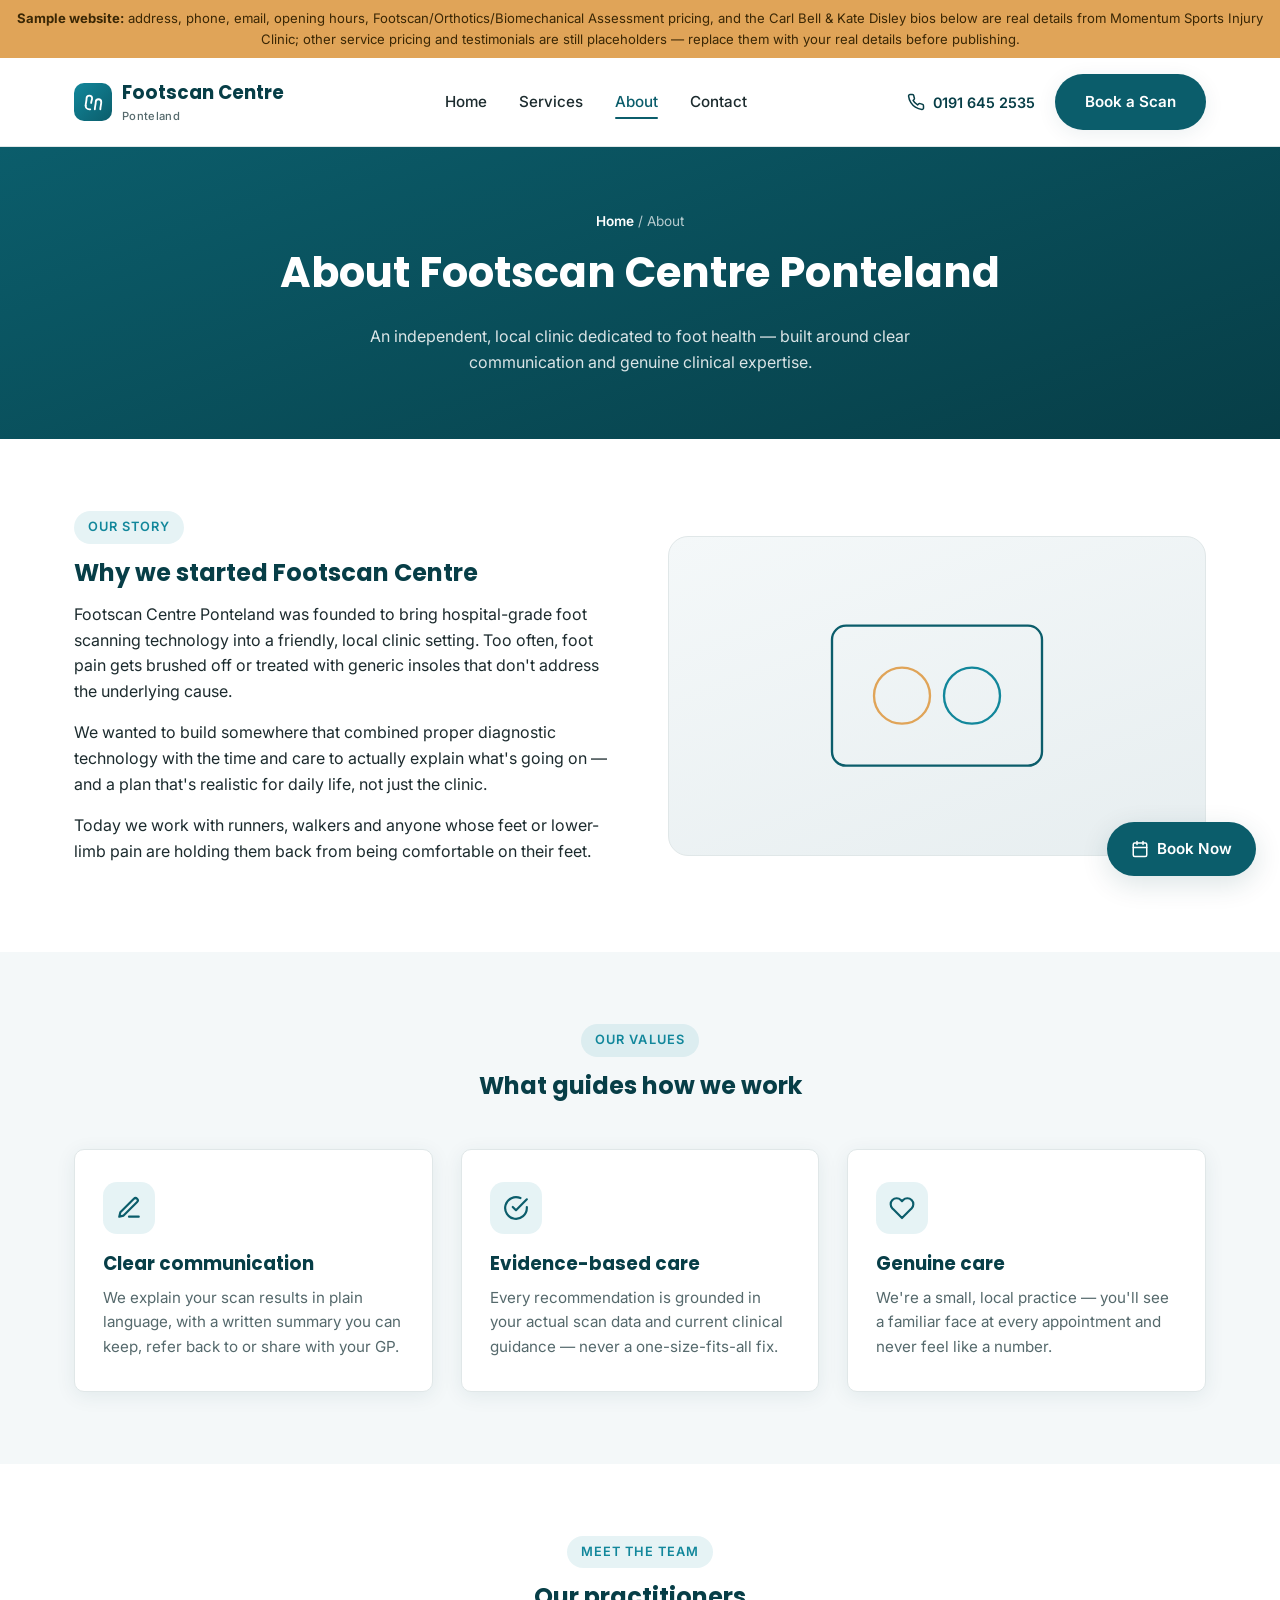
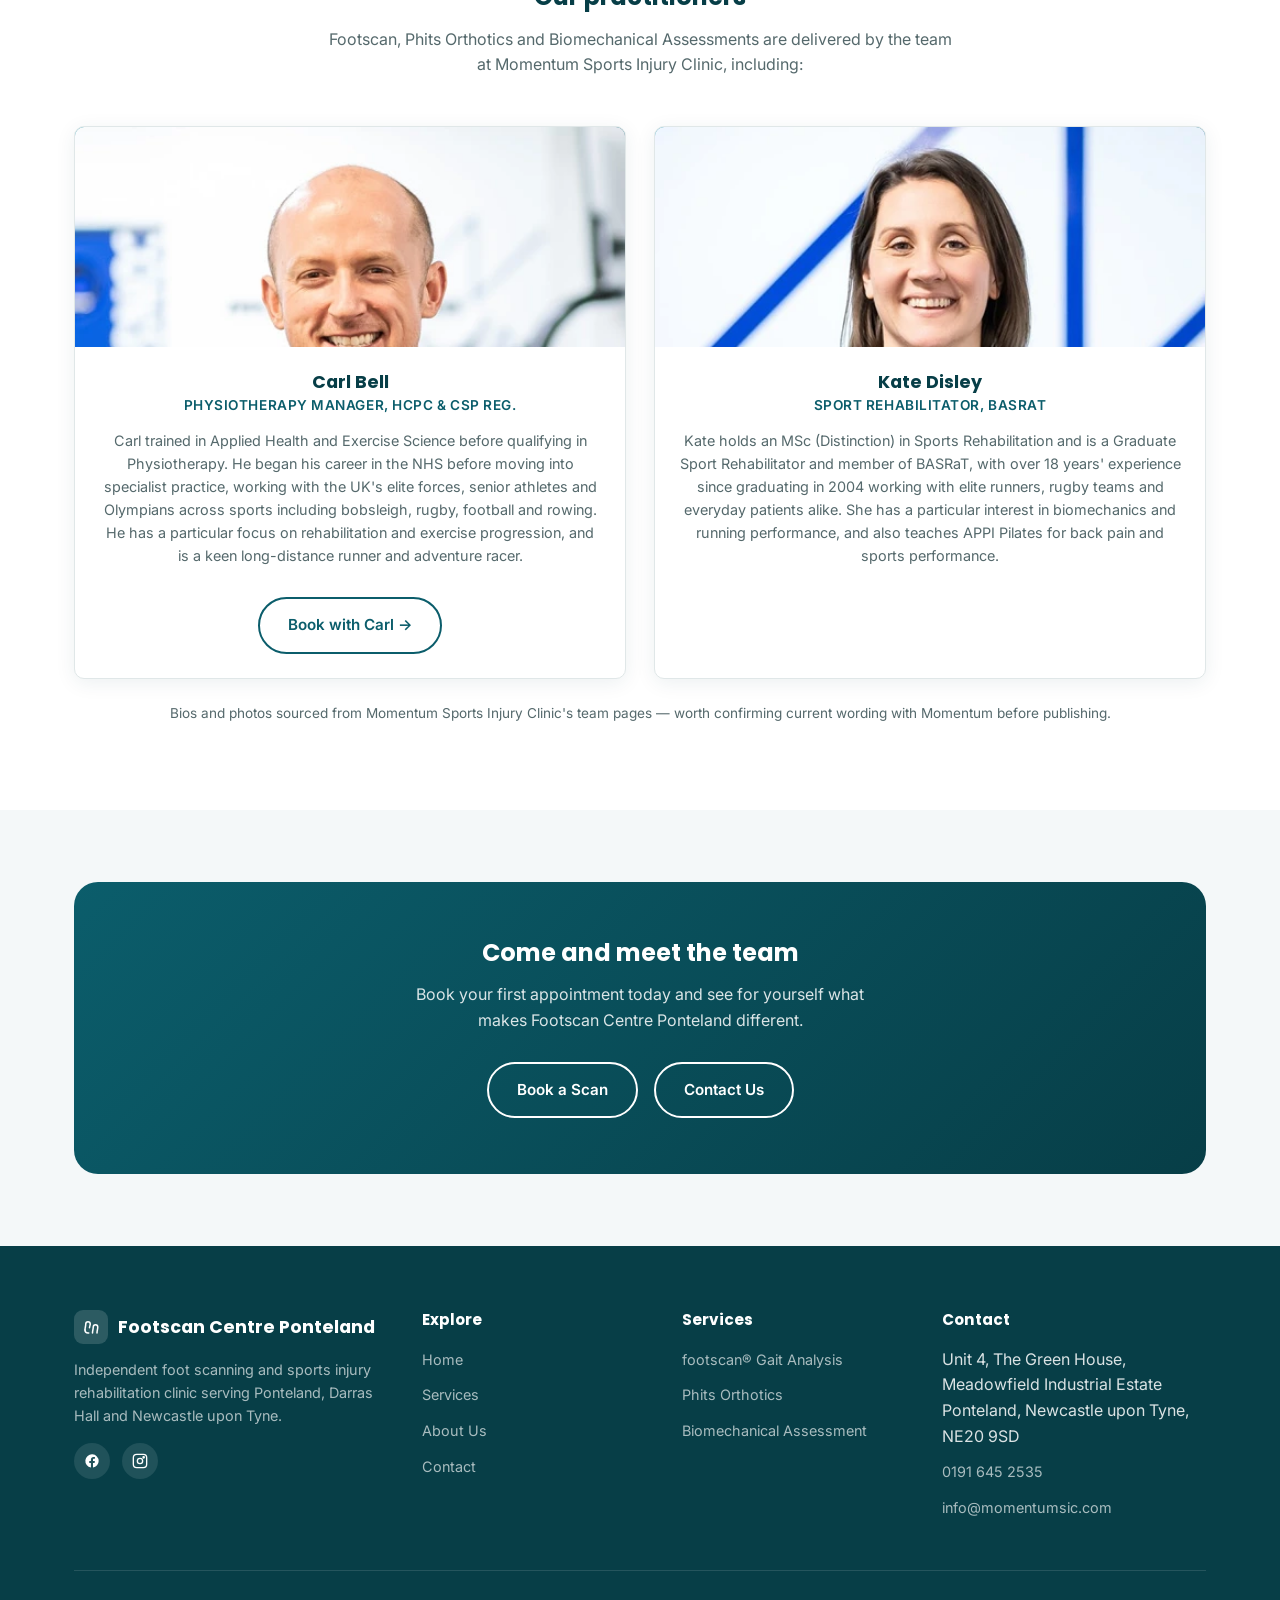
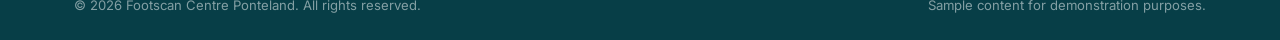
==== about.html @ f82365d0 "Add a booking link to Carl Bell's team card Adds a "Book with Carl" button under his bio on the Abou" ====
<!DOCTYPE html>
<html lang="en-GB">
<head>
<meta charset="UTF-8">
<meta name="viewport" content="width=device-width, initial-scale=1.0">
<title>About Us | Footscan Centre Ponteland</title>
<meta name="description" content="Meet the team behind Footscan Centre Ponteland's footscan® gait analysis and Phits orthotics service, delivered by Momentum Sports Injury Clinic in Ponteland, Newcastle upon Tyne.">
<link rel="preconnect" href="https://fonts.googleapis.com">
<link rel="preconnect" href="https://fonts.gstatic.com" crossorigin>
<link href="https://fonts.googleapis.com/css2?family=Inter:wght@400;500;600;700&family=Poppins:wght@600;700&display=swap" rel="stylesheet">
<link rel="stylesheet" href="css/style.css">
</head>
<body>

<div class="demo-banner">
  <strong>Sample website:</strong> address, phone, email, opening hours, Footscan/Orthotics/Biomechanical Assessment pricing, and the Carl Bell &amp; Kate Disley bios below are real details from Momentum Sports Injury Clinic; other service pricing and testimonials are still placeholders — replace them with your real details before publishing.
</div>

<header class="site-header">
  <nav class="nav">
    <a href="index.html" class="nav-brand">
      <span class="logo-mark">
        <svg viewBox="0 0 24 24" fill="none" stroke="currentColor" stroke-width="2" stroke-linecap="round" stroke-linejoin="round"><path d="M4 16c0-3 1-5 1-8a3 3 0 0 1 6 0c0 2-1 3-1 5"/><path d="M14 20c0-3 1-5 1-8a3 3 0 0 1 6 0c0 3-1 5-1 8"/><path d="M4 16c0 2 1.5 4 4 4h1"/></svg>
      </span>
      <span>Footscan Centre<small>Ponteland</small></span>
    </a>
    <ul class="nav-links">
      <li><a href="index.html">Home</a></li>
      <li><a href="services.html">Services</a></li>
      <li><a href="about.html">About</a></li>
      <li><a href="contact.html">Contact</a></li>
    </ul>
    <div class="nav-cta">
      <a href="tel:01916452535" class="nav-phone">
        <svg width="18" height="18" viewBox="0 0 24 24" fill="none" stroke="currentColor" stroke-width="2" stroke-linecap="round" stroke-linejoin="round"><path d="M22 16.92v3a2 2 0 0 1-2.18 2 19.79 19.79 0 0 1-8.63-3.07 19.5 19.5 0 0 1-6-6 19.79 19.79 0 0 1-3.07-8.67A2 2 0 0 1 4.11 2h3a2 2 0 0 1 2 1.72c.127.96.361 1.903.7 2.81a2 2 0 0 1-.45 2.11L8.09 9.91a16 16 0 0 0 6 6l1.27-1.27a2 2 0 0 1 2.11-.45c.907.339 1.85.573 2.81.7A2 2 0 0 1 22 16.92z"/></svg>
        0191 645 2535
      </a>
      <a href="book-appointment.html" class="btn btn-primary">Book a Scan</a>
      <button class="nav-toggle" aria-label="Toggle menu" aria-expanded="false">
        <span></span><span></span><span></span>
      </button>
    </div>
  </nav>
</header>

<main>

  <section class="page-hero">
    <div class="container">
      <div class="breadcrumb"><a href="index.html">Home</a> / About</div>
      <h1>About Footscan Centre Ponteland</h1>
      <p>An independent, local clinic dedicated to foot health — built around clear communication and genuine clinical expertise.</p>
    </div>
  </section>

  <section>
    <div class="container">
      <div class="split">
        <div>
          <span class="eyebrow">Our story</span>
          <h2>Why we started Footscan Centre</h2>
          <p>Footscan Centre Ponteland was founded to bring hospital-grade foot scanning technology into a friendly, local clinic setting. Too often, foot pain gets brushed off or treated with generic insoles that don't address the underlying cause.</p>
          <p>We wanted to build somewhere that combined proper diagnostic technology with the time and care to actually explain what's going on — and a plan that's realistic for daily life, not just the clinic.</p>
          <p>Today we work with runners, walkers and anyone whose feet or lower-limb pain are holding them back from being comfortable on their feet.</p>
        </div>
        <div class="split-media">
          <svg viewBox="0 0 240 200" fill="none" xmlns="http://www.w3.org/2000/svg">
            <rect x="30" y="40" width="180" height="120" rx="12" stroke="#0b5d6b" stroke-width="2"/>
            <circle cx="90" cy="100" r="24" stroke="#e0a458" stroke-width="2"/>
            <circle cx="150" cy="100" r="24" stroke="#12879b" stroke-width="2"/>
          </svg>
        </div>
      </div>
    </div>
  </section>

  <section class="section-alt">
    <div class="container">
      <div class="section-header">
        <span class="eyebrow">Our values</span>
        <h2>What guides how we work</h2>
      </div>
      <div class="grid-3">
        <div class="card">
          <div class="icon-badge">
            <svg viewBox="0 0 24 24" fill="none" stroke="currentColor" stroke-width="2" stroke-linecap="round" stroke-linejoin="round"><path d="M12 20h9"/><path d="M16.5 3.5a2.12 2.12 0 0 1 3 3L7 19l-4 1 1-4z"/></svg>
          </div>
          <h3>Clear communication</h3>
          <p>We explain your scan results in plain language, with a written summary you can keep, refer back to or share with your GP.</p>
        </div>
        <div class="card">
          <div class="icon-badge">
            <svg viewBox="0 0 24 24" fill="none" stroke="currentColor" stroke-width="2" stroke-linecap="round" stroke-linejoin="round"><path d="M22 11.08V12a10 10 0 1 1-5.93-9.14"/><path d="M22 4L12 14.01l-3-3"/></svg>
          </div>
          <h3>Evidence-based care</h3>
          <p>Every recommendation is grounded in your actual scan data and current clinical guidance — never a one-size-fits-all fix.</p>
        </div>
        <div class="card">
          <div class="icon-badge">
            <svg viewBox="0 0 24 24" fill="none" stroke="currentColor" stroke-width="2" stroke-linecap="round" stroke-linejoin="round"><path d="M20.84 4.61a5.5 5.5 0 0 0-7.78 0L12 5.67l-1.06-1.06a5.5 5.5 0 0 0-7.78 7.78l1.06 1.06L12 21.23l7.78-7.78 1.06-1.06a5.5 5.5 0 0 0 0-7.78z"/></svg>
          </div>
          <h3>Genuine care</h3>
          <p>We're a small, local practice — you'll see a familiar face at every appointment and never feel like a number.</p>
        </div>
      </div>
    </div>
  </section>

  <section>
    <div class="container">
      <div class="section-header">
        <span class="eyebrow">Meet the team</span>
        <h2>Our practitioners</h2>
        <p>Footscan, Phits Orthotics and Biomechanical Assessments are delivered by the team at Momentum Sports Injury Clinic, including:</p>
      </div>
      <div class="grid-2">
        <div class="team-card">
          <div class="team-photo team-photo-img">
            <img src="images/carl-bell.png" alt="Carl Bell, Physiotherapy Manager" loading="lazy">
          </div>
          <div class="team-card-body">
            <h3>Carl Bell</h3>
            <span class="team-role">Physiotherapy Manager, HCPC &amp; CSP Reg.</span>
            <p>Carl trained in Applied Health and Exercise Science before qualifying in Physiotherapy. He began his career in the NHS before moving into specialist practice, working with the UK's elite forces, senior athletes and Olympians across sports including bobsleigh, rugby, football and rowing. He has a particular focus on rehabilitation and exercise progression, and is a keen long-distance runner and adventure racer.</p>
            <a href="https://momentumsic.com/book-online/" target="_blank" rel="noopener" class="btn btn-outline-dark btn-sm" style="margin-top: 16px;">Book with Carl →</a>
          </div>
        </div>
        <div class="team-card">
          <div class="team-photo team-photo-img">
            <img src="images/kate-disley.png" alt="Kate Disley, Sport Rehabilitator" loading="lazy">
          </div>
          <div class="team-card-body">
            <h3>Kate Disley</h3>
            <span class="team-role">Sport Rehabilitator, BASRaT</span>
            <p>Kate holds an MSc (Distinction) in Sports Rehabilitation and is a Graduate Sport Rehabilitator and member of BASRaT, with over 18 years' experience since graduating in 2004 working with elite runners, rugby teams and everyday patients alike. She has a particular interest in biomechanics and running performance, and also teaches APPI Pilates for back pain and sports performance.</p>
          </div>
        </div>
      </div>
      <p class="pricing-note" style="text-align: center; margin-top: 24px;">Bios and photos sourced from Momentum Sports Injury Clinic's team pages — worth confirming current wording with Momentum before publishing.</p>
    </div>
  </section>

  <section class="section-alt">
    <div class="container">
      <div class="cta-band">
        <h2>Come and meet the team</h2>
        <p>Book your first appointment today and see for yourself what makes Footscan Centre Ponteland different.</p>
        <div class="cta-actions">
          <a href="book-appointment.html" class="btn btn-outline">Book a Scan</a>
          <a href="contact.html" class="btn btn-outline">Contact Us</a>
        </div>
      </div>
    </div>
  </section>

</main>

<footer class="site-footer">
  <div class="container">
    <div class="footer-grid">
      <div>
        <a href="index.html" class="footer-brand">
          <span class="logo-mark">
            <svg viewBox="0 0 24 24" fill="none" stroke="white" stroke-width="2" stroke-linecap="round" stroke-linejoin="round"><path d="M4 16c0-3 1-5 1-8a3 3 0 0 1 6 0c0 2-1 3-1 5"/><path d="M14 20c0-3 1-5 1-8a3 3 0 0 1 6 0c0 3-1 5-1 8"/><path d="M4 16c0 2 1.5 4 4 4h1"/></svg>
          </span>
          Footscan Centre Ponteland
        </a>
        <p>Independent foot scanning and sports injury rehabilitation clinic serving Ponteland, Darras Hall and Newcastle upon Tyne.</p>
        <div class="footer-social">
          <a href="#" aria-label="Facebook"><svg viewBox="0 0 24 24" fill="white"><path d="M22 12a10 10 0 1 0-11.6 9.9v-7H7.9V12h2.5V9.8c0-2.5 1.5-3.9 3.8-3.9 1.1 0 2.2.2 2.2.2v2.4h-1.3c-1.2 0-1.6.8-1.6 1.6V12h2.8l-.4 2.9h-2.4v7A10 10 0 0 0 22 12z"/></svg></a>
          <a href="#" aria-label="Instagram"><svg viewBox="0 0 24 24" fill="none" stroke="white" stroke-width="2"><rect x="2" y="2" width="20" height="20" rx="5"/><circle cx="12" cy="12" r="4"/><circle cx="17.5" cy="6.5" r="1"/></svg></a>
        </div>
      </div>
      <div class="footer-col">
        <h4>Explore</h4>
        <ul>
          <li><a href="index.html">Home</a></li>
          <li><a href="services.html">Services</a></li>
          <li><a href="about.html">About Us</a></li>
          <li><a href="contact.html">Contact</a></li>
        </ul>
      </div>
      <div class="footer-col">
        <h4>Services</h4>
        <ul>
          <li><a href="services.html#scanning">footscan&reg; Gait Analysis</a></li>
          <li><a href="services.html#orthotics">Phits Orthotics</a></li>
          <li><a href="services.html#biomechanics">Biomechanical Assessment</a></li>
        </ul>
      </div>
      <div class="footer-col">
        <h4>Contact</h4>
        <ul>
          <li>Unit 4, The Green House, Meadowfield Industrial Estate<br>Ponteland, Newcastle upon Tyne, NE20 9SD</li>
          <li><a href="tel:01916452535">0191 645 2535</a></li>
          <li><a href="mailto:info@momentumsic.com">info@momentumsic.com</a></li>
        </ul>
      </div>
    </div>
    <div class="footer-bottom">
      <span>&copy; <span data-year></span> Footscan Centre Ponteland. All rights reserved.</span>
      <span>Sample content for demonstration purposes.</span>
    </div>
  </div>
</footer>

<a href="book-appointment.html" class="floating-book-btn" aria-label="Book Now">
  <svg viewBox="0 0 24 24" fill="none" stroke="currentColor" stroke-width="2" stroke-linecap="round" stroke-linejoin="round"><rect x="3" y="4" width="18" height="18" rx="2" ry="2"/><line x1="16" y1="2" x2="16" y2="6"/><line x1="8" y1="2" x2="8" y2="6"/><line x1="3" y1="10" x2="21" y2="10"/></svg>
  <span>Book Now</span>
</a>

<script src="js/script.js"></script>
</body>
</html>
---- css/style.css ----
/* ==========================================================================
   Footscan Centre Ponteland — stylesheet
   ========================================================================== */

:root {
  --color-primary: #0b5d6b;
  --color-primary-dark: #073e47;
  --color-primary-light: #12879b;
  --color-accent: #e0a458;
  --color-bg: #ffffff;
  --color-bg-alt: #f4f8f9;
  --color-text: #1c2b2e;
  --color-text-muted: #55696c;
  --color-border: #e0e7e8;
  --radius: 10px;
  --shadow: 0 4px 20px rgba(7, 62, 71, 0.08);
  --shadow-hover: 0 8px 28px rgba(7, 62, 71, 0.14);
  --max-width: 1180px;
  --font-heading: 'Poppins', 'Segoe UI', Arial, sans-serif;
  --font-body: 'Inter', 'Segoe UI', Arial, sans-serif;
}

* {
  box-sizing: border-box;
}

html {
  scroll-behavior: smooth;
}

body {
  margin: 0;
  font-family: var(--font-body);
  color: var(--color-text);
  background: var(--color-bg);
  line-height: 1.6;
  -webkit-font-smoothing: antialiased;
}

img {
  max-width: 100%;
  display: block;
}

a {
  color: inherit;
  text-decoration: none;
}

h1, h2, h3, h4 {
  font-family: var(--font-heading);
  line-height: 1.25;
  margin: 0 0 0.6em;
  color: var(--color-primary-dark);
}

p {
  margin: 0 0 1em;
}

.container {
  width: 100%;
  max-width: var(--max-width);
  margin: 0 auto;
  padding: 0 24px;
}

section {
  padding: 72px 0;
}

.section-alt {
  background: var(--color-bg-alt);
}

.section-header {
  text-align: center;
  max-width: 640px;
  margin: 0 auto 48px;
}

.eyebrow {
  display: inline-block;
  font-size: 0.8rem;
  font-weight: 600;
  letter-spacing: 0.08em;
  text-transform: uppercase;
  color: var(--color-primary-light);
  background: rgba(18, 135, 155, 0.1);
  padding: 6px 14px;
  border-radius: 999px;
  margin-bottom: 14px;
}

.section-header p {
  color: var(--color-text-muted);
}

/* ---- Buttons ---- */
.btn {
  display: inline-flex;
  align-items: center;
  justify-content: center;
  gap: 8px;
  padding: 14px 28px;
  border-radius: 999px;
  font-weight: 600;
  font-size: 0.95rem;
  border: 2px solid transparent;
  cursor: pointer;
  transition: transform 0.15s ease, box-shadow 0.15s ease, background 0.15s ease, color 0.15s ease;
  white-space: nowrap;
}

.btn-primary {
  background: var(--color-primary);
  color: #fff;
  box-shadow: var(--shadow);
}

.btn-primary:hover {
  background: var(--color-primary-dark);
  transform: translateY(-2px);
  box-shadow: var(--shadow-hover);
}

.btn-outline {
  background: transparent;
  border-color: #ffffff;
  color: #ffffff;
}

.btn-outline:hover {
  background: #ffffff;
  color: var(--color-primary-dark);
  transform: translateY(-2px);
}

.btn-outline-dark {
  background: transparent;
  border-color: var(--color-primary);
  color: var(--color-primary);
}

.btn-outline-dark:hover {
  background: var(--color-primary);
  color: #fff;
}

.btn-block {
  width: 100%;
}

/* ---- Header / Nav ---- */
.site-header {
  position: sticky;
  top: 0;
  z-index: 100;
  background: rgba(255, 255, 255, 0.95);
  backdrop-filter: blur(6px);
  border-bottom: 1px solid var(--color-border);
}

.nav {
  display: flex;
  align-items: center;
  justify-content: space-between;
  padding: 16px 24px;
  max-width: var(--max-width);
  margin: 0 auto;
}

.nav-brand {
  display: flex;
  align-items: center;
  gap: 10px;
  font-family: var(--font-heading);
  font-weight: 700;
  font-size: 1.15rem;
  color: var(--color-primary-dark);
}

.nav-brand .logo-mark {
  width: 38px;
  height: 38px;
  border-radius: 10px;
  background: linear-gradient(135deg, var(--color-primary-light), var(--color-primary));
  display: flex;
  align-items: center;
  justify-content: center;
  color: #fff;
  flex-shrink: 0;
}

.nav-brand .logo-mark svg {
  width: 22px;
  height: 22px;
}

.nav-brand small {
  display: block;
  font-family: var(--font-body);
  font-weight: 500;
  font-size: 0.7rem;
  color: var(--color-text-muted);
  letter-spacing: 0.03em;
}

.nav-links {
  display: flex;
  align-items: center;
  gap: 32px;
  list-style: none;
  margin: 0;
  padding: 0;
}

.nav-links a {
  font-weight: 500;
  font-size: 0.95rem;
  color: var(--color-text);
  position: relative;
  padding: 6px 0;
}

.nav-links a:hover,
.nav-links a.active {
  color: var(--color-primary);
}

.nav-links a.active::after {
  content: "";
  position: absolute;
  left: 0;
  right: 0;
  bottom: -2px;
  height: 2px;
  background: var(--color-primary);
  border-radius: 2px;
}

.nav-cta {
  display: flex;
  align-items: center;
  gap: 20px;
}

.nav-phone {
  display: flex;
  align-items: center;
  gap: 8px;
  font-weight: 600;
  font-size: 0.9rem;
  color: var(--color-primary-dark);
}

.nav-toggle {
  display: none;
  flex-direction: column;
  gap: 5px;
  background: none;
  border: none;
  cursor: pointer;
  padding: 8px;
}

.nav-toggle span {
  width: 24px;
  height: 2px;
  background: var(--color-primary-dark);
  border-radius: 2px;
  transition: transform 0.2s ease, opacity 0.2s ease;
}

/* ---- Hero ---- */
.hero {
  background: radial-gradient(circle at 15% 20%, rgba(18, 135, 155, 0.14), transparent 55%),
    linear-gradient(180deg, #f4f8f9 0%, #ffffff 100%);
  padding: 88px 0 72px;
}

.hero .container {
  display: grid;
  grid-template-columns: 1.05fr 0.95fr;
  align-items: center;
  gap: 56px;
}

.hero-copy .eyebrow {
  background: rgba(224, 164, 88, 0.16);
  color: #a5731e;
}

.hero h1 {
  font-size: clamp(2.1rem, 4vw, 3rem);
  margin-bottom: 0.5em;
}

.hero h1 span {
  color: var(--color-primary);
}

.hero-lead {
  font-size: 1.1rem;
  color: var(--color-text-muted);
  max-width: 46ch;
}

.hero-actions {
  display: flex;
  flex-wrap: wrap;
  gap: 16px;
  margin: 28px 0;
}

.hero-trust {
  display: flex;
  flex-wrap: wrap;
  gap: 24px;
  margin-top: 32px;
  padding-top: 24px;
  border-top: 1px solid var(--color-border);
}

.hero-trust .stat strong {
  display: block;
  font-family: var(--font-heading);
  font-size: 1.5rem;
  color: var(--color-primary-dark);
}

.hero-trust .stat span {
  font-size: 0.85rem;
  color: var(--color-text-muted);
}

.hero-visual {
  position: relative;
  display: flex;
  flex-direction: column;
  gap: 20px;
}

.hero-photo {
  border-radius: 24px;
  overflow: hidden;
  box-shadow: var(--shadow-hover);
  background: #fff;
  aspect-ratio: 4 / 5;
}

.hero-photo img {
  width: 100%;
  height: 100%;
  object-fit: cover;
  object-position: center 100%;
  display: block;
}

.hero-visual-card {
  background: linear-gradient(160deg, var(--color-primary), var(--color-primary-dark));
  color: #fff;
  border-radius: var(--radius);
  padding: 16px 18px;
  font-size: 0.9rem;
  display: flex;
  align-items: center;
  gap: 12px;
  box-shadow: var(--shadow);
  margin-top: -56px;
  margin-left: 20px;
  margin-right: 20px;
  position: relative;
  z-index: 1;
}

.hero-visual-card svg {
  width: 22px;
  height: 22px;
  flex-shrink: 0;
}

/* ---- Feature / Icon grid ---- */
.grid-3 {
  display: grid;
  grid-template-columns: repeat(3, 1fr);
  gap: 28px;
}

.grid-2 {
  display: grid;
  grid-template-columns: repeat(2, 1fr);
  gap: 28px;
}

.card {
  background: #fff;
  border: 1px solid var(--color-border);
  border-radius: var(--radius);
  padding: 32px 28px;
  box-shadow: var(--shadow);
  transition: transform 0.2s ease, box-shadow 0.2s ease;
}

.card:hover {
  transform: translateY(-4px);
  box-shadow: var(--shadow-hover);
}

.icon-badge {
  width: 52px;
  height: 52px;
  border-radius: 14px;
  background: rgba(18, 135, 155, 0.1);
  color: var(--color-primary);
  display: flex;
  align-items: center;
  justify-content: center;
  margin-bottom: 18px;
}

.icon-badge svg {
  width: 26px;
  height: 26px;
}

.card h3 {
  font-size: 1.15rem;
}

.card p {
  color: var(--color-text-muted);
  font-size: 0.95rem;
  margin-bottom: 0;
}

.card .card-link {
  display: inline-flex;
  align-items: center;
  gap: 6px;
  margin-top: 16px;
  font-weight: 600;
  font-size: 0.9rem;
  color: var(--color-primary);
}

/* ---- Process steps ---- */
.steps {
  display: grid;
  grid-template-columns: repeat(4, 1fr);
  gap: 24px;
  counter-reset: step;
}

.step {
  position: relative;
  padding-top: 8px;
}

.step .step-number {
  display: inline-flex;
  align-items: center;
  justify-content: center;
  width: 44px;
  height: 44px;
  border-radius: 50%;
  background: var(--color-primary);
  color: #fff;
  font-family: var(--font-heading);
  font-weight: 700;
  margin-bottom: 16px;
}

.step h3 {
  font-size: 1.05rem;
}

.step p {
  color: var(--color-text-muted);
  font-size: 0.92rem;
}

/* ---- Two column content ---- */
.split {
  display: grid;
  grid-template-columns: 1fr 1fr;
  gap: 56px;
  align-items: center;
}

.split-media {
  background: linear-gradient(160deg, var(--color-bg-alt), #e7eef0);
  border-radius: 20px;
  padding: 40px;
  min-height: 320px;
  display: flex;
  align-items: center;
  justify-content: center;
  border: 1px solid var(--color-border);
}

.split-media svg {
  width: 100%;
  max-width: 280px;
  height: auto;
}

.check-list {
  list-style: none;
  margin: 0;
  padding: 0;
}

.check-list li {
  display: flex;
  align-items: flex-start;
  gap: 12px;
  margin-bottom: 14px;
  color: var(--color-text-muted);
}

.check-list svg {
  width: 20px;
  height: 20px;
  color: var(--color-primary);
  flex-shrink: 0;
  margin-top: 2px;
}

/* ---- Pricing ---- */
.pricing-table {
  width: 100%;
  border-collapse: collapse;
  background: #fff;
  border-radius: var(--radius);
  overflow: hidden;
  box-shadow: var(--shadow);
}

.pricing-table th,
.pricing-table td {
  padding: 18px 24px;
  text-align: left;
  border-bottom: 1px solid var(--color-border);
}

.pricing-table thead th {
  background: var(--color-primary-dark);
  color: #fff;
  font-family: var(--font-heading);
  font-weight: 600;
}

.pricing-table tbody tr:last-child td {
  border-bottom: none;
}

.pricing-table tbody tr:hover {
  background: var(--color-bg-alt);
}

.price {
  font-weight: 700;
  color: var(--color-primary-dark);
  white-space: nowrap;
}

.pricing-note {
  font-size: 0.85rem;
  color: var(--color-text-muted);
  margin-top: 16px;
}

/* ---- Testimonials ---- */
.testimonial-card {
  background: #fff;
  border: 1px solid var(--color-border);
  border-radius: var(--radius);
  padding: 28px;
  box-shadow: var(--shadow);
}

.testimonial-stars {
  color: var(--color-accent);
  margin-bottom: 12px;
  letter-spacing: 2px;
}

.testimonial-card p {
  color: var(--color-text);
  font-style: italic;
}

.testimonial-author {
  display: flex;
  align-items: center;
  gap: 12px;
  margin-top: 16px;
}

.testimonial-avatar {
  width: 40px;
  height: 40px;
  border-radius: 50%;
  background: var(--color-primary-light);
  color: #fff;
  display: flex;
  align-items: center;
  justify-content: center;
  font-weight: 700;
  font-family: var(--font-heading);
  flex-shrink: 0;
}

.testimonial-author strong {
  display: block;
  font-size: 0.92rem;
}

.testimonial-author span {
  font-size: 0.8rem;
  color: var(--color-text-muted);
}

/* ---- CTA band ---- */
.cta-band {
  background: linear-gradient(135deg, var(--color-primary), var(--color-primary-dark));
  color: #fff;
  border-radius: 24px;
  padding: 56px;
  text-align: center;
}

.cta-band h2,
.cta-band p {
  color: #fff;
}

.cta-band p {
  color: rgba(255, 255, 255, 0.85);
  max-width: 50ch;
  margin: 0 auto 28px;
}

.cta-actions {
  display: flex;
  gap: 16px;
  justify-content: center;
  flex-wrap: wrap;
}

/* ---- FAQ ---- */
.faq-item {
  border-bottom: 1px solid var(--color-border);
}

.faq-question {
  width: 100%;
  background: none;
  border: none;
  text-align: left;
  padding: 22px 4px;
  display: flex;
  align-items: center;
  justify-content: space-between;
  gap: 16px;
  cursor: pointer;
  font-family: var(--font-heading);
  font-weight: 600;
  font-size: 1rem;
  color: var(--color-primary-dark);
}

.faq-question .faq-icon {
  flex-shrink: 0;
  width: 22px;
  height: 22px;
  border-radius: 50%;
  background: var(--color-bg-alt);
  display: flex;
  align-items: center;
  justify-content: center;
  transition: transform 0.2s ease;
  font-size: 1.1rem;
  color: var(--color-primary);
}

.faq-item.open .faq-icon {
  transform: rotate(45deg);
}

.faq-answer {
  max-height: 0;
  overflow: hidden;
  transition: max-height 0.25s ease;
  color: var(--color-text-muted);
  font-size: 0.95rem;
}

.faq-answer p {
  padding: 0 4px 20px;
}

/* ---- Partner booking callout ---- */
.partner-callout {
  background: rgba(224, 164, 88, 0.12);
  border: 1px solid rgba(224, 164, 88, 0.4);
  border-radius: var(--radius);
  padding: 24px 28px;
  margin-bottom: 28px;
}

.partner-callout h3 {
  font-size: 1.05rem;
  margin-bottom: 8px;
}

.partner-callout p {
  color: var(--color-text-muted);
  font-size: 0.92rem;
  margin-bottom: 16px;
}

.partner-callout .btn-row {
  display: flex;
  flex-wrap: wrap;
  gap: 12px;
}

.partner-callout .btn-sm {
  padding: 10px 18px;
  font-size: 0.88rem;
}

/* ---- Contact / Booking ---- */
.contact-layout {
  display: grid;
  grid-template-columns: 1fr 1.1fr;
  gap: 48px;
  align-items: flex-start;
}

.contact-info-list {
  list-style: none;
  margin: 32px 0 0;
  padding: 0;
}

.contact-info-list li {
  display: flex;
  gap: 16px;
  margin-bottom: 24px;
}

.contact-info-list .icon-badge {
  margin-bottom: 0;
  flex-shrink: 0;
}

.contact-info-list strong {
  display: block;
  margin-bottom: 2px;
}

.contact-info-list span,
.contact-info-list a {
  color: var(--color-text-muted);
  font-size: 0.95rem;
}

.map-embed {
  border-radius: var(--radius);
  overflow: hidden;
  border: 1px solid var(--color-border);
  margin-top: 28px;
}

.map-embed iframe {
  width: 100%;
  height: 260px;
  border: 0;
  display: block;
}

.form-card {
  background: #fff;
  border: 1px solid var(--color-border);
  border-radius: var(--radius);
  padding: 36px;
  box-shadow: var(--shadow);
}

.form-row {
  display: grid;
  grid-template-columns: 1fr 1fr;
  gap: 18px;
}

.form-group {
  margin-bottom: 20px;
}

.form-group label {
  display: block;
  font-weight: 600;
  font-size: 0.9rem;
  margin-bottom: 6px;
  color: var(--color-text);
}

.form-group input,
.form-group select,
.form-group textarea {
  width: 100%;
  padding: 12px 14px;
  border: 1px solid var(--color-border);
  border-radius: 8px;
  font-family: var(--font-body);
  font-size: 0.95rem;
  color: var(--color-text);
  background: var(--color-bg-alt);
  transition: border-color 0.15s ease, background 0.15s ease;
}

.form-group input:focus,
.form-group select:focus,
.form-group textarea:focus {
  outline: none;
  border-color: var(--color-primary);
  background: #fff;
}

.form-group textarea {
  resize: vertical;
  min-height: 120px;
}

.form-error {
  color: #c0392b;
  font-size: 0.82rem;
  margin-top: 6px;
  display: none;
}

.form-group.invalid input,
.form-group.invalid select,
.form-group.invalid textarea {
  border-color: #c0392b;
}

.form-group.invalid .form-error {
  display: block;
}

.form-note {
  font-size: 0.82rem;
  color: var(--color-text-muted);
  margin-top: 14px;
}

.form-success {
  display: none;
  background: rgba(18, 135, 155, 0.1);
  border: 1px solid var(--color-primary-light);
  color: var(--color-primary-dark);
  padding: 16px 18px;
  border-radius: 8px;
  margin-bottom: 20px;
  font-size: 0.92rem;
}

.form-success.visible {
  display: block;
}

/* ---- Team ---- */
.team-card {
  background: #fff;
  border: 1px solid var(--color-border);
  border-radius: var(--radius);
  overflow: hidden;
  box-shadow: var(--shadow);
  text-align: center;
}

.team-photo {
  height: 220px;
  background: linear-gradient(160deg, var(--color-primary-light), var(--color-primary-dark));
  display: flex;
  align-items: center;
  justify-content: center;
  color: rgba(255, 255, 255, 0.9);
}

.team-photo svg {
  width: 72px;
  height: 72px;
}

.team-photo-img {
  padding: 0;
}

.team-photo-img img {
  width: 100%;
  height: 100%;
  object-fit: cover;
  object-position: center top;
}

.team-card-body {
  padding: 24px;
}

.team-card-body h3 {
  margin-bottom: 2px;
  font-size: 1.1rem;
}

.team-role {
  color: var(--color-primary);
  font-weight: 600;
  font-size: 0.85rem;
  text-transform: uppercase;
  letter-spacing: 0.04em;
  margin-bottom: 12px;
  display: block;
}

.team-card-body p {
  color: var(--color-text-muted);
  font-size: 0.9rem;
}

/* ---- Page hero (inner pages) ---- */
.page-hero {
  background: linear-gradient(160deg, var(--color-primary), var(--color-primary-dark));
  color: #fff;
  padding: 64px 0;
  text-align: center;
}

.page-hero h1 {
  color: #fff;
  font-size: clamp(1.8rem, 3.6vw, 2.6rem);
}

.page-hero p {
  color: rgba(255, 255, 255, 0.85);
  max-width: 56ch;
  margin: 0 auto;
}

.breadcrumb {
  font-size: 0.85rem;
  color: rgba(255, 255, 255, 0.7);
  margin-bottom: 14px;
}

.breadcrumb a {
  color: #fff;
  font-weight: 600;
}

/* ---- Opening hours table ---- */
.hours-table {
  width: 100%;
  border-collapse: collapse;
}

.hours-table td {
  padding: 10px 0;
  border-bottom: 1px solid var(--color-border);
  font-size: 0.95rem;
}

.hours-table td:last-child {
  text-align: right;
  color: var(--color-text-muted);
}

.hours-table tr:last-child td {
  border-bottom: none;
}

/* ---- Footer ---- */
.site-footer {
  background: var(--color-primary-dark);
  color: rgba(255, 255, 255, 0.85);
  padding: 64px 0 24px;
}

.footer-grid {
  display: grid;
  grid-template-columns: 1.4fr 1fr 1fr 1.2fr;
  gap: 40px;
  padding-bottom: 40px;
  border-bottom: 1px solid rgba(255, 255, 255, 0.12);
}

.footer-brand {
  display: flex;
  align-items: center;
  gap: 10px;
  font-family: var(--font-heading);
  font-weight: 700;
  font-size: 1.1rem;
  color: #fff;
  margin-bottom: 14px;
}

.footer-brand .logo-mark {
  width: 34px;
  height: 34px;
  border-radius: 9px;
  background: rgba(255, 255, 255, 0.15);
  display: flex;
  align-items: center;
  justify-content: center;
}

.footer-brand .logo-mark svg {
  width: 18px;
  height: 18px;
}

.site-footer p {
  color: rgba(255, 255, 255, 0.65);
  font-size: 0.9rem;
}

.footer-col h4 {
  color: #fff;
  font-size: 0.95rem;
  margin-bottom: 18px;
}

.footer-col ul {
  list-style: none;
  margin: 0;
  padding: 0;
}

.footer-col li {
  margin-bottom: 10px;
}

.footer-col a {
  color: rgba(255, 255, 255, 0.65);
  font-size: 0.9rem;
  transition: color 0.15s ease;
}

.footer-col a:hover {
  color: #fff;
}

.footer-social {
  display: flex;
  gap: 12px;
  margin-top: 16px;
}

.footer-social a {
  width: 36px;
  height: 36px;
  border-radius: 50%;
  background: rgba(255, 255, 255, 0.1);
  display: flex;
  align-items: center;
  justify-content: center;
}

.footer-social a:hover {
  background: rgba(255, 255, 255, 0.2);
}

.footer-social svg {
  width: 16px;
  height: 16px;
}

.footer-bottom {
  display: flex;
  align-items: center;
  justify-content: space-between;
  flex-wrap: wrap;
  gap: 12px;
  padding-top: 24px;
  font-size: 0.82rem;
  color: rgba(255, 255, 255, 0.5);
}

.footer-bottom a {
  color: rgba(255, 255, 255, 0.5);
}

.footer-bottom a:hover {
  color: #fff;
}

/* ---- Notice banner (placeholder data) ---- */
.demo-banner {
  background: var(--color-accent);
  color: #3a2705;
  text-align: center;
  font-size: 0.82rem;
  padding: 8px 16px;
}

.demo-banner strong {
  font-weight: 700;
}

/* ---- Floating book-now button ---- */
.floating-book-btn {
  position: fixed;
  right: 24px;
  bottom: 24px;
  z-index: 90;
  display: inline-flex;
  align-items: center;
  gap: 8px;
  padding: 15px 24px;
  background: var(--color-primary);
  color: #fff;
  border-radius: 999px;
  font-weight: 600;
  font-size: 0.95rem;
  box-shadow: var(--shadow-hover);
  transition: transform 0.15s ease, background 0.15s ease;
}

.floating-book-btn:hover {
  background: var(--color-primary-dark);
  transform: translateY(-2px);
}

.floating-book-btn svg {
  width: 18px;
  height: 18px;
  flex-shrink: 0;
}

/* ---- Utility ---- */
.text-center {
  text-align: center;
}

.mt-0 { margin-top: 0; }
.mb-0 { margin-bottom: 0; }

/* ==========================================================================
   Responsive
   ========================================================================== */

@media (max-width: 960px) {
  .hero .container,
  .split,
  .contact-layout {
    grid-template-columns: 1fr;
  }

  .hero-visual {
    order: -1;
  }

  .grid-3 {
    grid-template-columns: repeat(2, 1fr);
  }

  .steps {
    grid-template-columns: repeat(2, 1fr);
  }

  .footer-grid {
    grid-template-columns: 1fr 1fr;
  }
}

@media (max-width: 720px) {
  .nav-links,
  .nav-phone {
    display: none;
  }

  .nav-toggle {
    display: flex;
  }

  .site-header.nav-open .nav-links {
    display: flex;
    flex-direction: column;
    align-items: flex-start;
    gap: 4px;
    position: absolute;
    top: 100%;
    left: 0;
    right: 0;
    background: #fff;
    padding: 16px 24px 24px;
    border-bottom: 1px solid var(--color-border);
    box-shadow: var(--shadow);
  }

  .site-header.nav-open .nav-links a {
    width: 100%;
    padding: 12px 0;
  }

  .grid-3,
  .grid-2,
  .steps {
    grid-template-columns: 1fr;
  }

  .form-row {
    grid-template-columns: 1fr;
  }

  .footer-grid {
    grid-template-columns: 1fr;
  }

  section {
    padding: 52px 0;
  }

  .cta-band {
    padding: 40px 24px;
  }

  .floating-book-btn {
    right: 16px;
    bottom: 16px;
    padding: 12px 18px;
    font-size: 0.85rem;
  }

  .floating-book-btn span {
    display: none;
  }
}
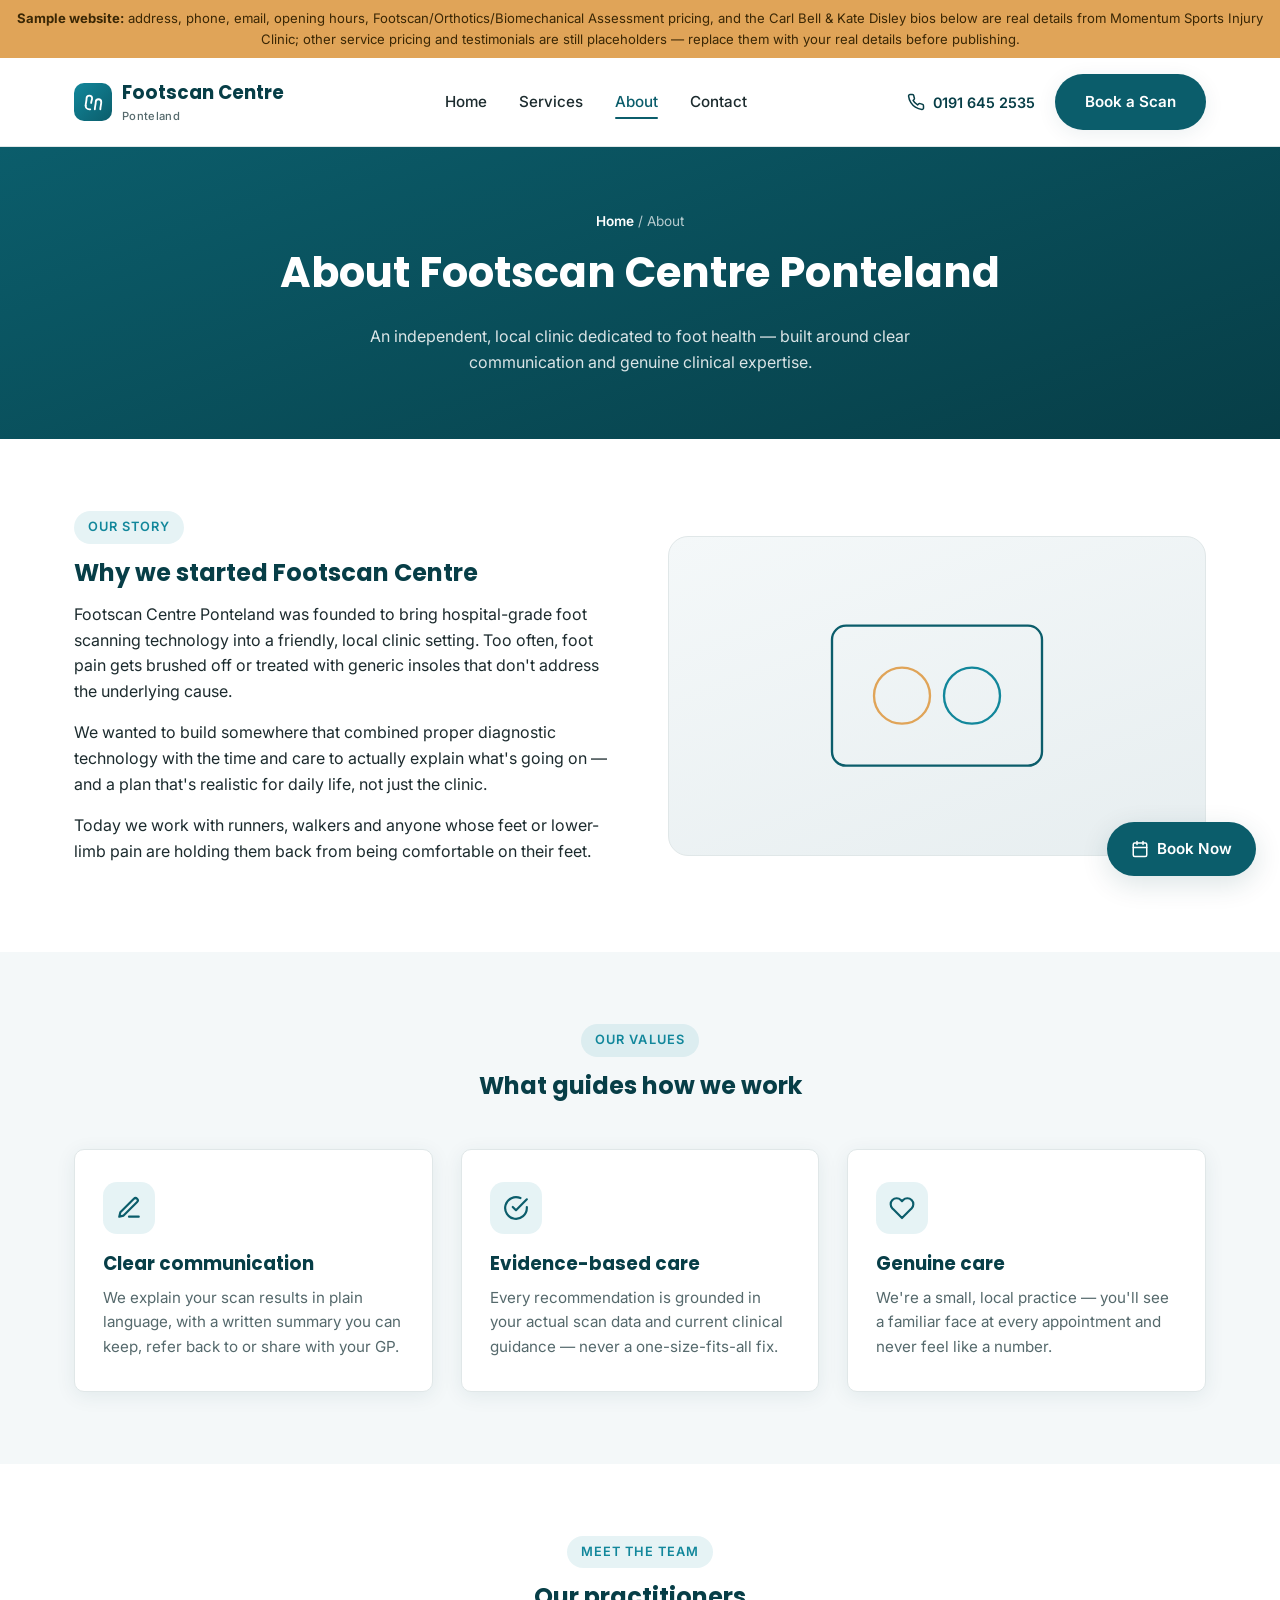
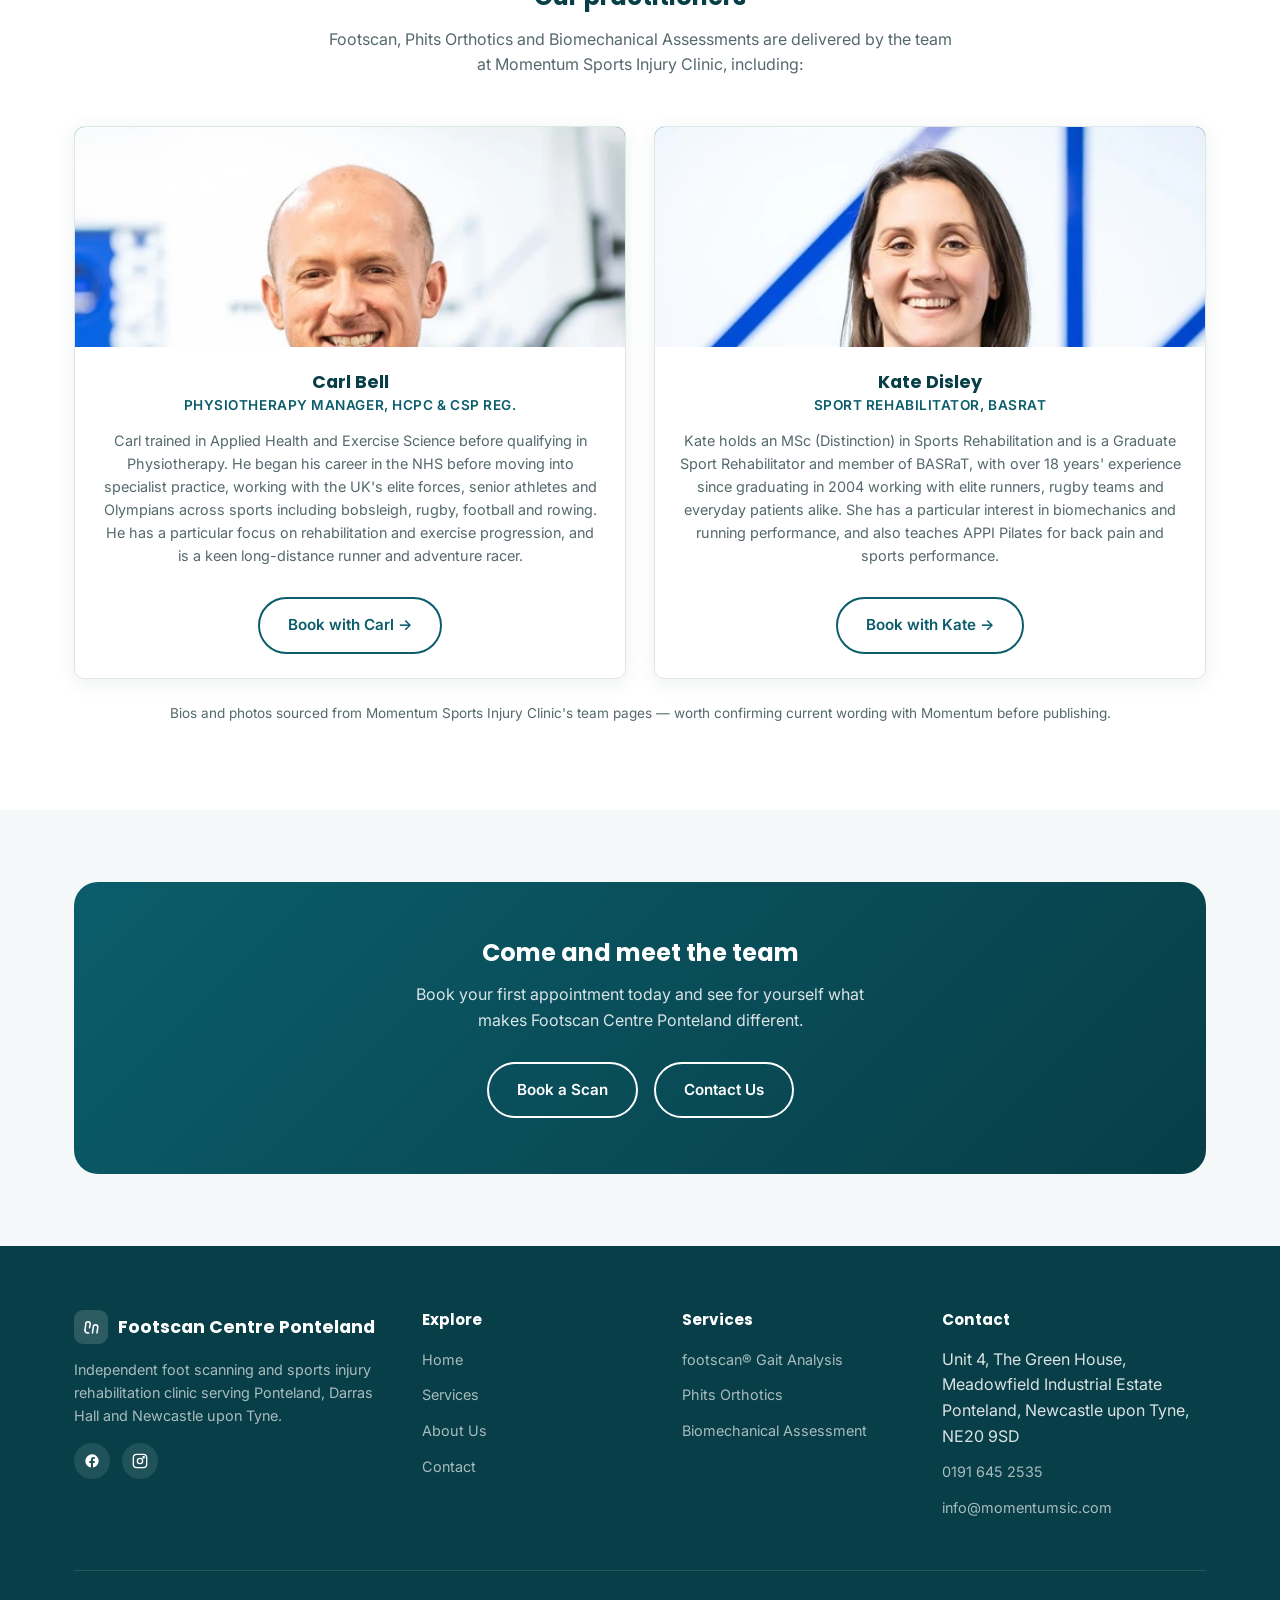
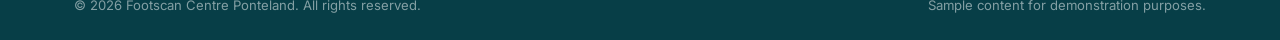
==== commit 20d815bd: "Add matching booking link to Kate Disley's team card Adds a "Book with Kate" button under her bio, m" ====
--- a/about.html
+++ b/about.html
@@ -133,6 +133,7 @@
             <h3>Kate Disley</h3>
             <span class="team-role">Sport Rehabilitator, BASRaT</span>
             <p>Kate holds an MSc (Distinction) in Sports Rehabilitation and is a Graduate Sport Rehabilitator and member of BASRaT, with over 18 years' experience since graduating in 2004 working with elite runners, rugby teams and everyday patients alike. She has a particular interest in biomechanics and running performance, and also teaches APPI Pilates for back pain and sports performance.</p>
+            <a href="https://momentumsic.com/book-online/" target="_blank" rel="noopener" class="btn btn-outline-dark btn-sm" style="margin-top: 16px;">Book with Kate →</a>
           </div>
         </div>
       </div>
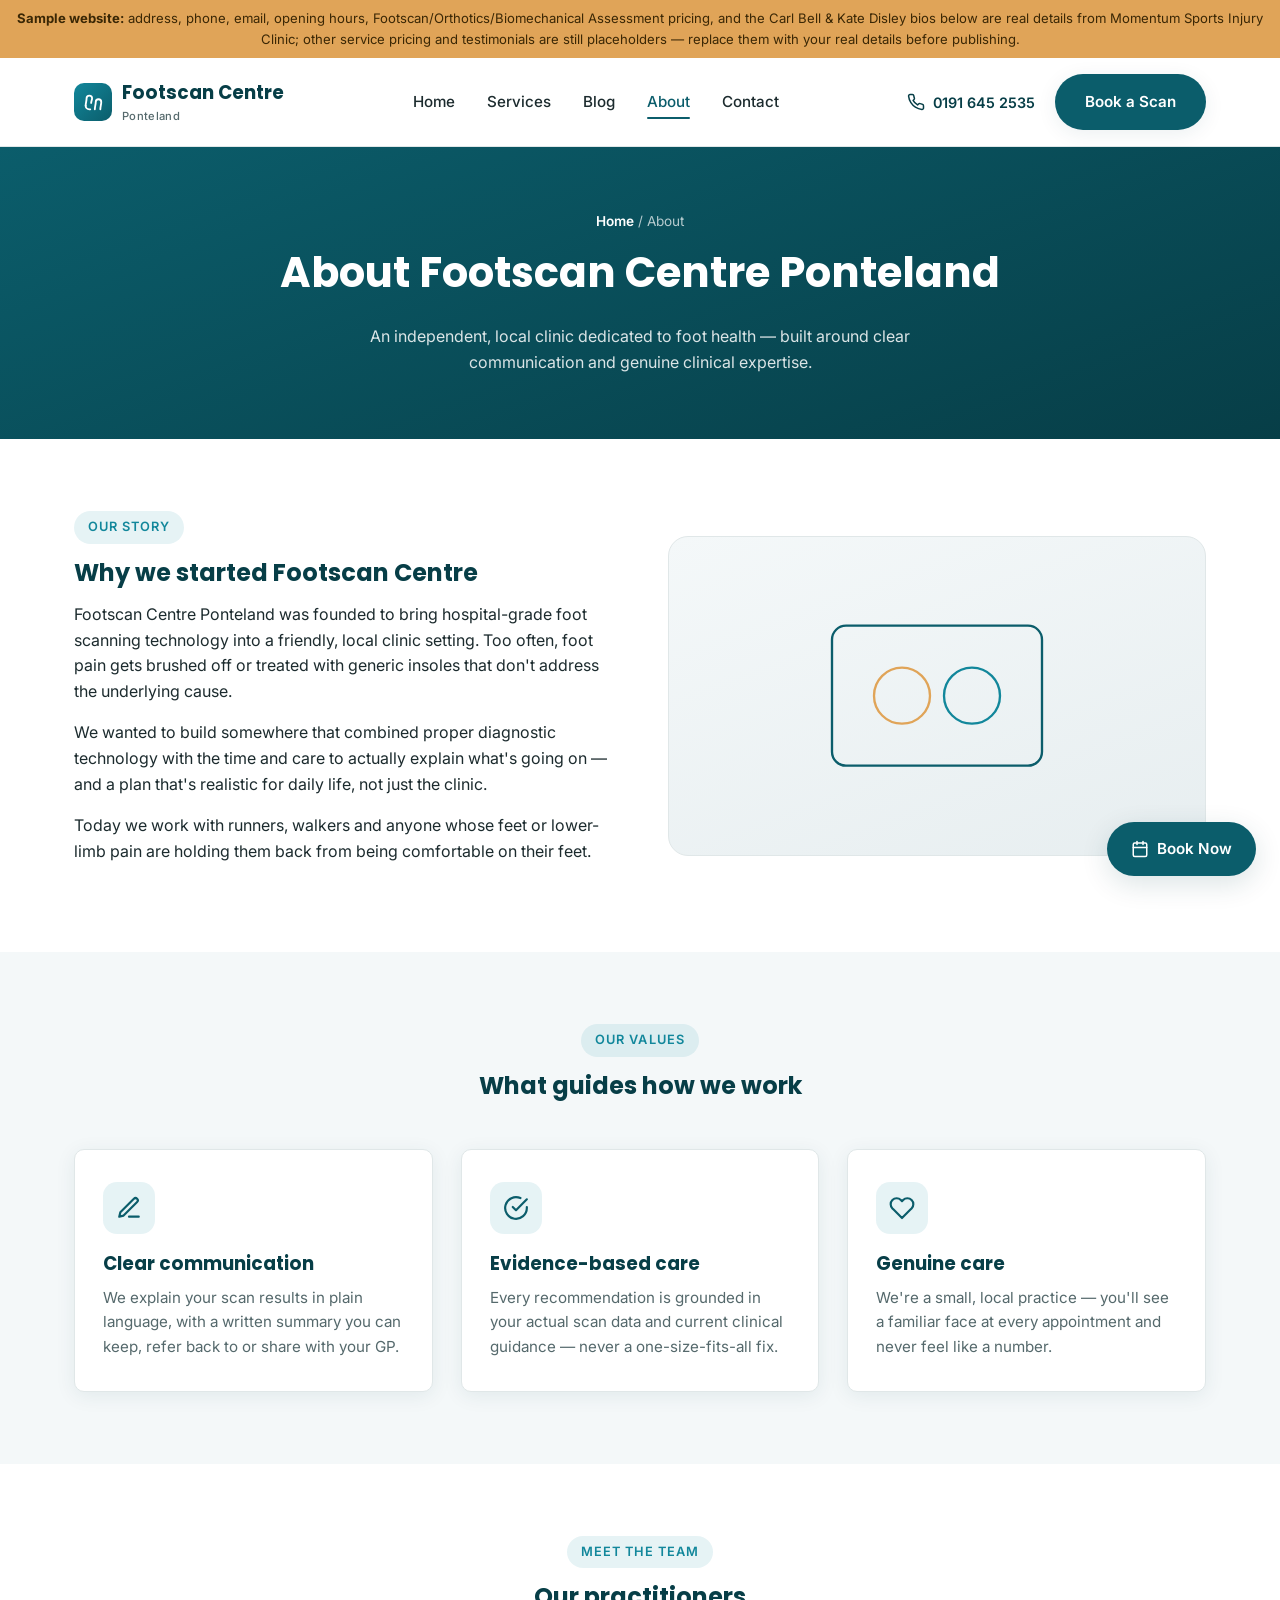
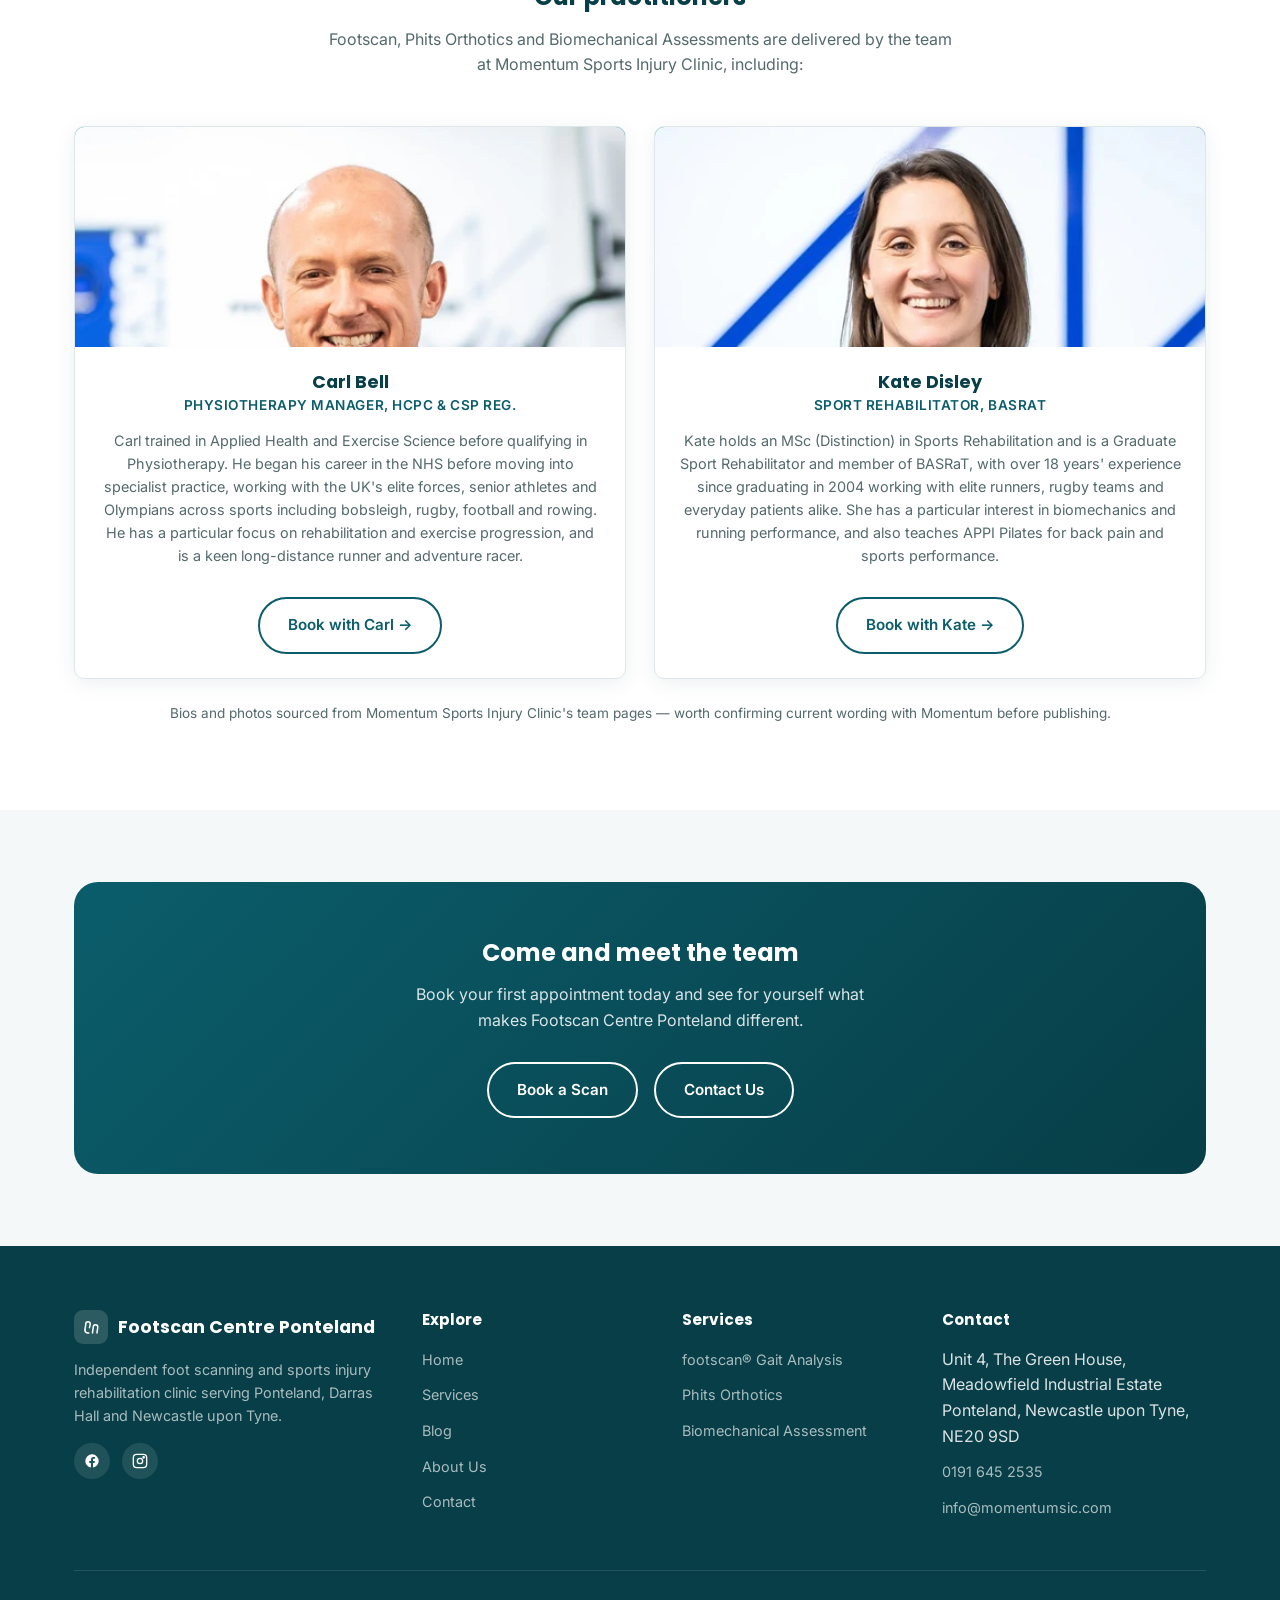
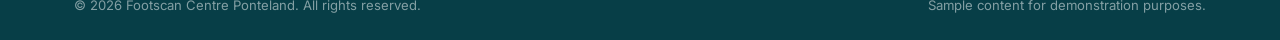
==== commit b9d206ec: "Add a Blog section Adds a blog listing page (blog.html) plus two full example articles grounded in t" ====
--- a/about.html
+++ b/about.html
@@ -27,6 +27,7 @@
     <ul class="nav-links">
       <li><a href="index.html">Home</a></li>
       <li><a href="services.html">Services</a></li>
+      <li><a href="blog.html">Blog</a></li>
       <li><a href="about.html">About</a></li>
       <li><a href="contact.html">Contact</a></li>
     </ul>
@@ -177,6 +178,7 @@
         <ul>
           <li><a href="index.html">Home</a></li>
           <li><a href="services.html">Services</a></li>
+          <li><a href="blog.html">Blog</a></li>
           <li><a href="about.html">About Us</a></li>
           <li><a href="contact.html">Contact</a></li>
         </ul>
--- a/css/style.css
+++ b/css/style.css
@@ -505,6 +505,20 @@
   height: auto;
 }
 
+.split-media-photo {
+  padding: 0;
+  overflow: hidden;
+  background: #fff;
+}
+
+.split-media-photo img {
+  width: 100%;
+  height: 100%;
+  min-height: 320px;
+  object-fit: cover;
+  display: block;
+}
+
 .check-list {
   list-style: none;
   margin: 0;
@@ -730,6 +744,22 @@
 .partner-callout .btn-sm {
   padding: 10px 18px;
   font-size: 0.88rem;
+}
+
+/* ---- Booking widget embed ---- */
+.booking-embed {
+  border-radius: var(--radius);
+  overflow: hidden;
+  border: 1px solid var(--color-border);
+  box-shadow: var(--shadow);
+  background: #fff;
+}
+
+.booking-embed iframe {
+  /* width/height/border are set inline by Rehab Guru's embed code
+     (and height is kept in sync at runtime via postMessage) — only
+     override what their inline style doesn't cover. */
+  display: block;
 }
 
 /* ---- Contact / Booking ---- */
@@ -871,6 +901,185 @@
 
 .form-success.visible {
   display: block;
+}
+
+/* ---- Blog ---- */
+.blog-card {
+  background: #fff;
+  border: 1px solid var(--color-border);
+  border-radius: var(--radius);
+  overflow: hidden;
+  box-shadow: var(--shadow);
+  display: flex;
+  flex-direction: column;
+  transition: transform 0.2s ease, box-shadow 0.2s ease;
+}
+
+.blog-card:hover {
+  transform: translateY(-4px);
+  box-shadow: var(--shadow-hover);
+}
+
+.blog-card-photo {
+  height: 200px;
+  overflow: hidden;
+  background: var(--color-bg-alt);
+}
+
+.blog-card-photo img {
+  width: 100%;
+  height: 100%;
+  object-fit: cover;
+  display: block;
+}
+
+.blog-card.coming-soon .blog-card-photo img {
+  filter: grayscale(60%);
+  opacity: 0.75;
+}
+
+.blog-card-body {
+  padding: 24px;
+  display: flex;
+  flex-direction: column;
+  flex: 1;
+}
+
+.blog-meta {
+  display: flex;
+  align-items: center;
+  gap: 10px;
+  margin-bottom: 10px;
+  font-size: 0.78rem;
+  color: var(--color-text-muted);
+}
+
+.blog-category {
+  background: rgba(18, 135, 155, 0.1);
+  color: var(--color-primary);
+  padding: 3px 10px;
+  border-radius: 999px;
+  font-weight: 700;
+  font-size: 0.7rem;
+  text-transform: uppercase;
+  letter-spacing: 0.03em;
+}
+
+.blog-category.soon {
+  background: var(--color-bg-alt);
+  color: var(--color-text-muted);
+}
+
+.blog-card-body h3 {
+  font-size: 1.1rem;
+  margin-bottom: 8px;
+}
+
+.blog-card-body p {
+  color: var(--color-text-muted);
+  font-size: 0.92rem;
+  flex: 1;
+}
+
+/* ---- Blog article ---- */
+.article-hero {
+  background: linear-gradient(160deg, var(--color-primary), var(--color-primary-dark));
+  color: #fff;
+  padding: 64px 0 48px;
+}
+
+.article-hero .breadcrumb,
+.article-hero .blog-meta {
+  color: rgba(255, 255, 255, 0.75);
+}
+
+.article-hero .blog-category {
+  background: rgba(255, 255, 255, 0.15);
+  color: #fff;
+}
+
+.article-hero h1 {
+  color: #fff;
+  font-size: clamp(1.7rem, 3.4vw, 2.4rem);
+  max-width: 32ch;
+}
+
+.article-photo {
+  margin: -48px auto 0;
+  max-width: 860px;
+  border-radius: var(--radius);
+  overflow: hidden;
+  box-shadow: var(--shadow-hover);
+  position: relative;
+  z-index: 1;
+}
+
+.article-photo img {
+  width: 100%;
+  display: block;
+  max-height: 420px;
+  object-fit: cover;
+}
+
+.article-body {
+  max-width: 700px;
+  margin: 0 auto;
+}
+
+.article-body p {
+  color: var(--color-text);
+  font-size: 1.02rem;
+  line-height: 1.75;
+}
+
+.article-body h2 {
+  font-size: 1.4rem;
+  margin-top: 1.6em;
+}
+
+.article-body ul {
+  color: var(--color-text);
+  padding-left: 1.2em;
+  margin-bottom: 1.4em;
+}
+
+.article-body li {
+  margin-bottom: 0.5em;
+  line-height: 1.6;
+}
+
+.article-author {
+  display: flex;
+  align-items: center;
+  gap: 14px;
+  margin-top: 40px;
+  padding-top: 28px;
+  border-top: 1px solid var(--color-border);
+}
+
+.article-author .team-photo-mini {
+  width: 52px;
+  height: 52px;
+  border-radius: 50%;
+  overflow: hidden;
+  flex-shrink: 0;
+}
+
+.article-author .team-photo-mini img {
+  width: 100%;
+  height: 100%;
+  object-fit: cover;
+  display: block;
+}
+
+.article-author strong {
+  display: block;
+  font-size: 0.95rem;
+}
+
+.article-author span {
+  font-size: 0.85rem;
+  color: var(--color-text-muted);
 }
 
 /* ---- Team ---- */
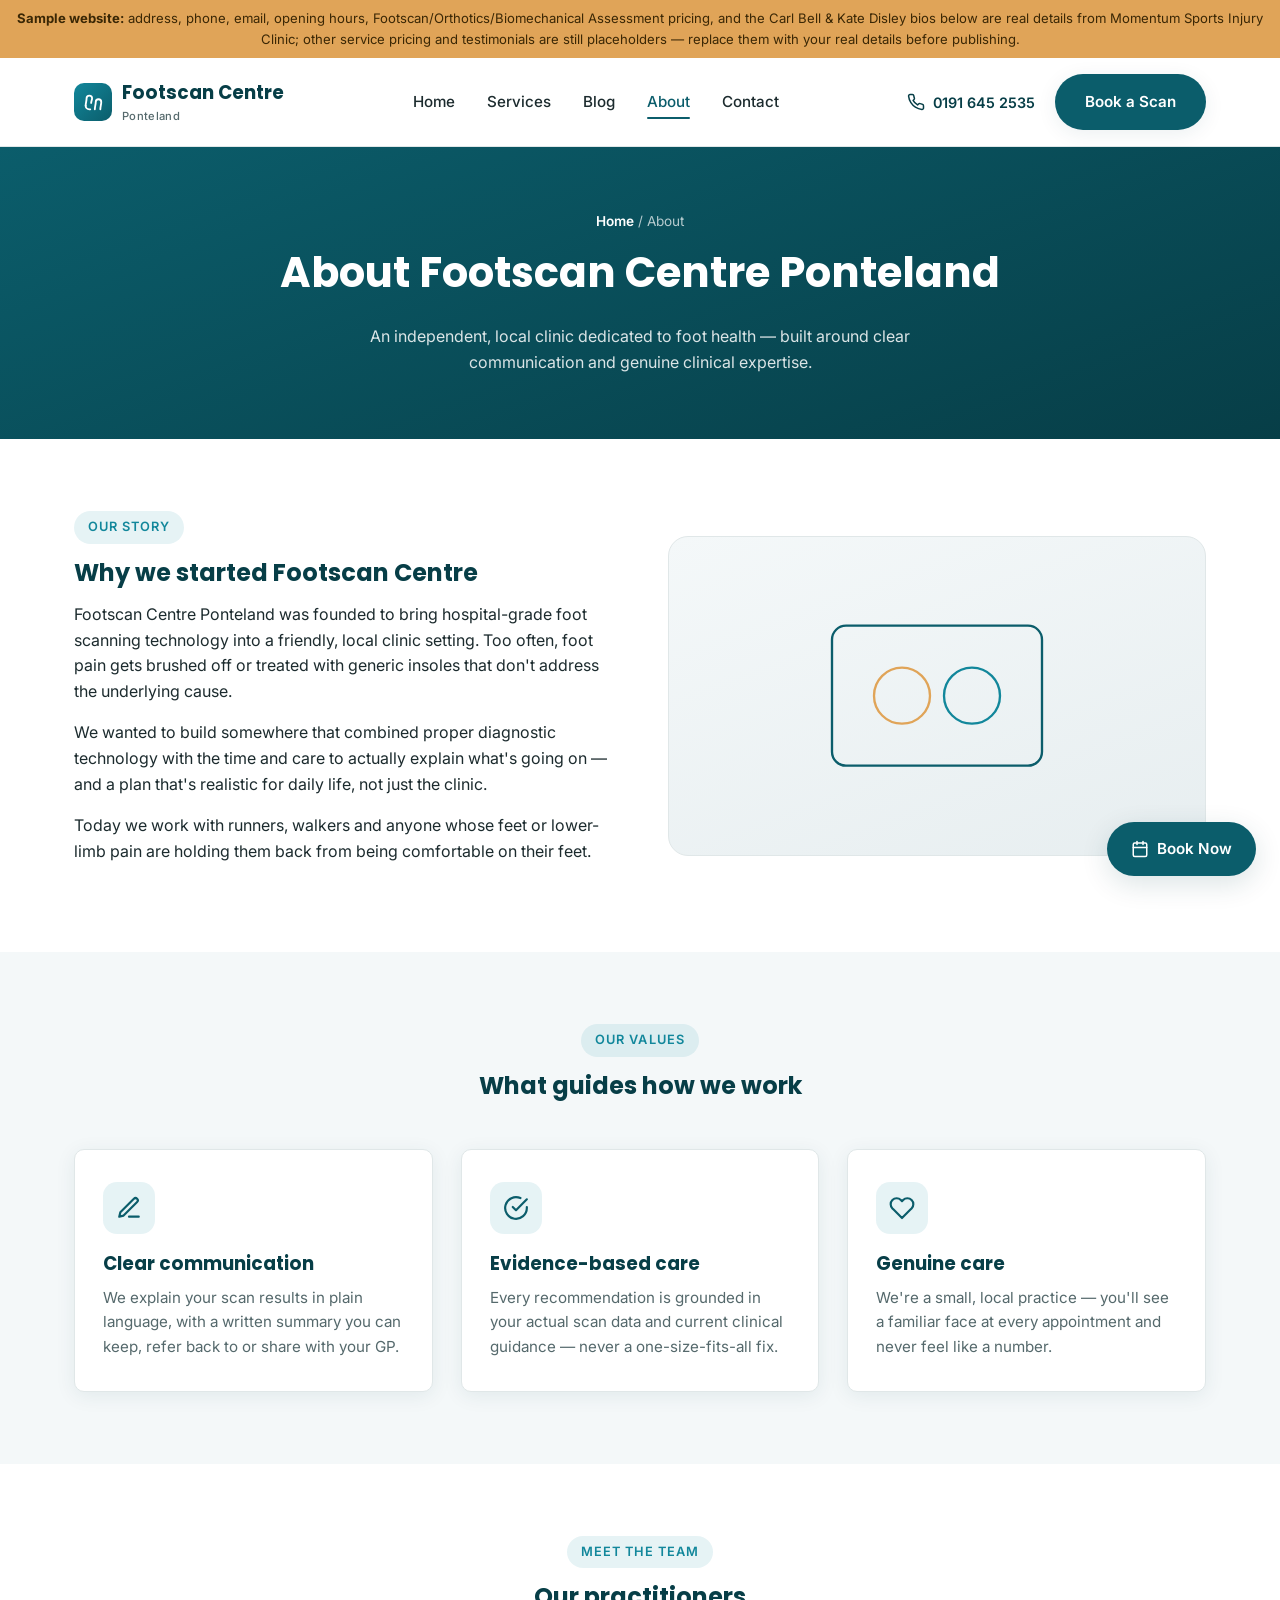
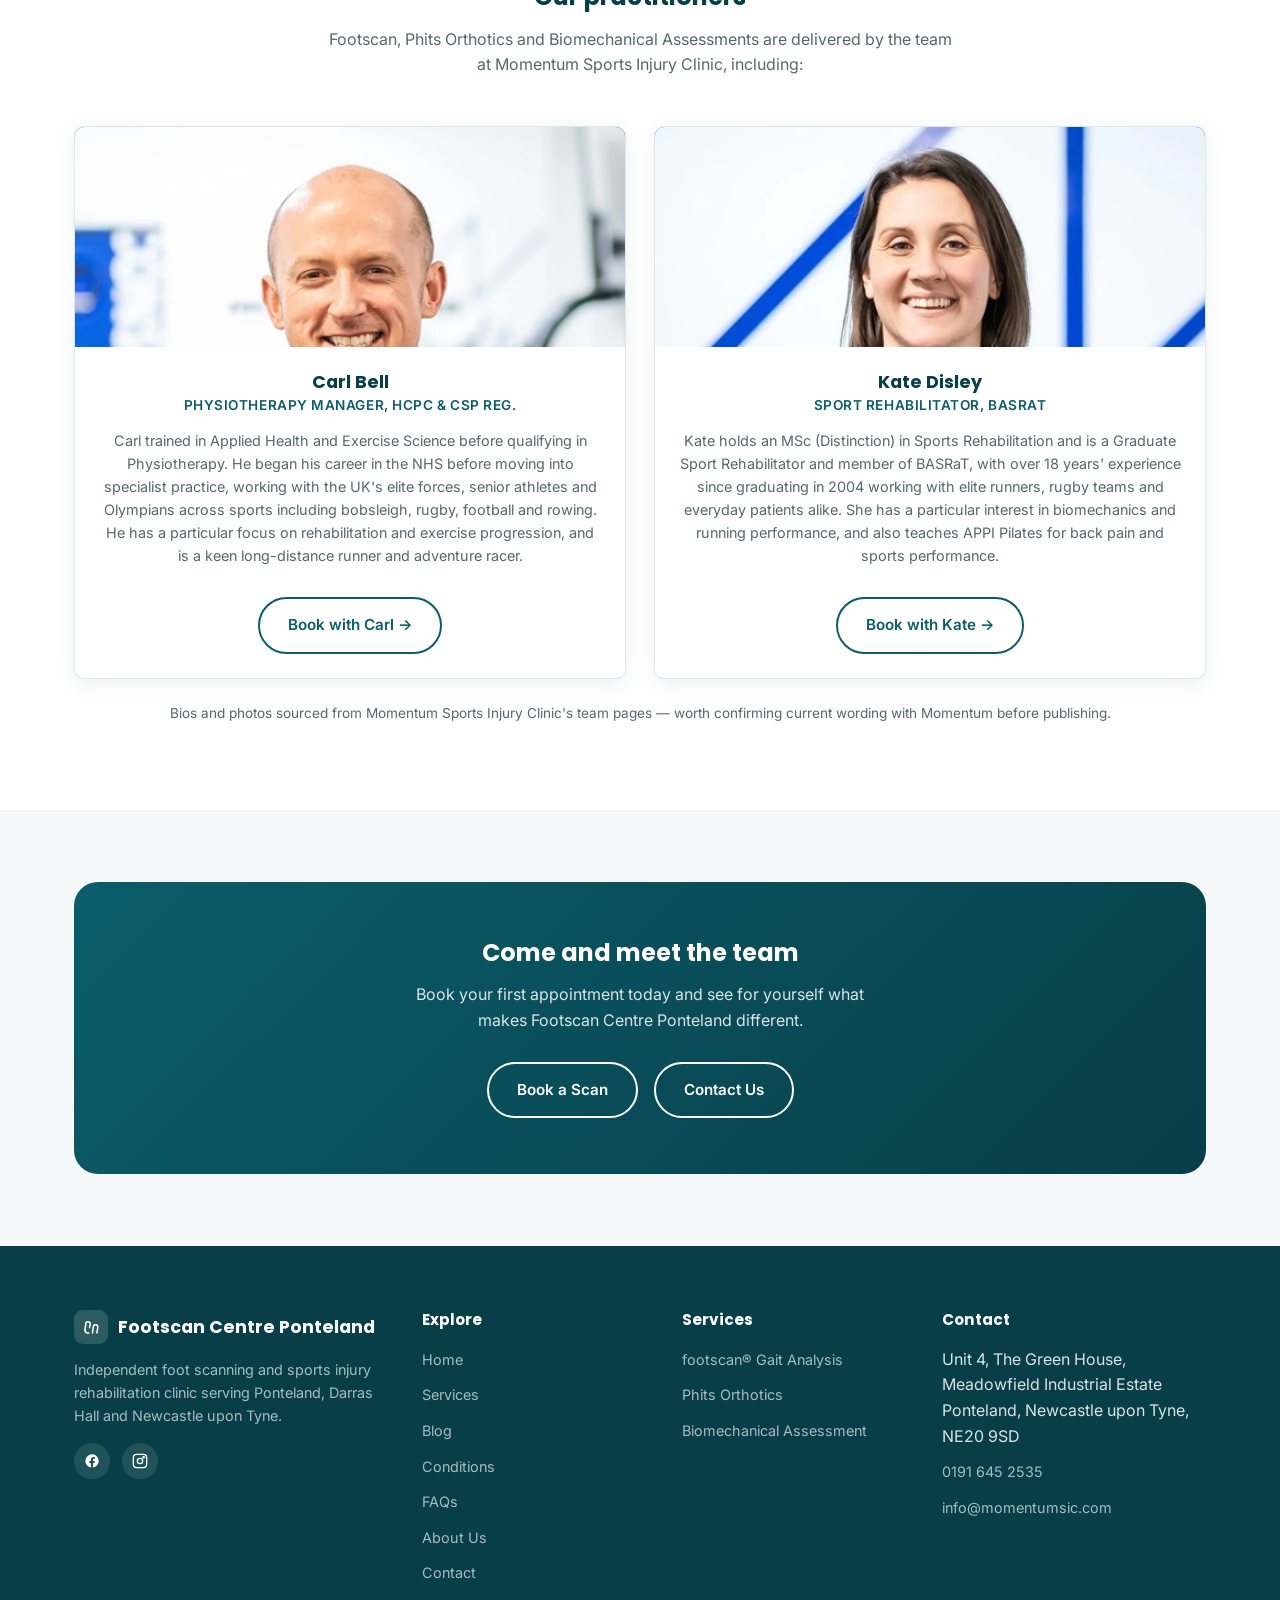
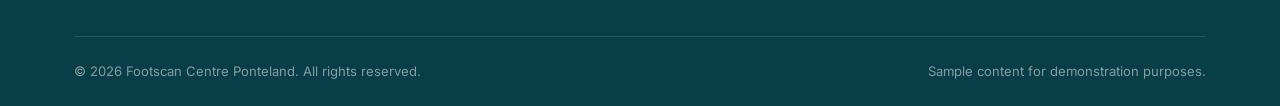
==== commit e4f4fcd4: "Implement SEO audit recommendations sitewide - Add robots.txt and sitemap.xml - Add canonical links," ====
--- a/about.html
+++ b/about.html
@@ -4,11 +4,93 @@
 <meta charset="UTF-8">
 <meta name="viewport" content="width=device-width, initial-scale=1.0">
 <title>About Us | Footscan Centre Ponteland</title>
-<meta name="description" content="Meet the team behind Footscan Centre Ponteland's footscan® gait analysis and Phits orthotics service, delivered by Momentum Sports Injury Clinic in Ponteland, Newcastle upon Tyne.">
+<meta name="description" content="Meet Carl Bell and Kate Disley, the team behind Footscan Centre Ponteland's footscan® and Phits orthotics service in Ponteland, Newcastle upon Tyne.">
+<link rel="canonical" href="https://www.footscancentreponteland.co.uk/about.html">
+<link rel="icon" type="image/svg+xml" href="favicon.svg">
+<meta property="og:type" content="website">
+<meta property="og:site_name" content="Footscan Centre Ponteland">
+<meta property="og:title" content="About Us | Footscan Centre Ponteland">
+<meta property="og:description" content="Meet Carl Bell and Kate Disley, the team behind Footscan Centre Ponteland's footscan® and Phits orthotics service in Ponteland, Newcastle upon Tyne.">
+<meta property="og:url" content="https://www.footscancentreponteland.co.uk/about.html">
+<meta property="og:image" content="https://www.footscancentreponteland.co.uk/images/footscan-hero.jpg">
+<meta property="og:locale" content="en_GB">
+<meta name="twitter:card" content="summary_large_image">
+<meta name="twitter:title" content="About Us | Footscan Centre Ponteland">
+<meta name="twitter:description" content="Meet Carl Bell and Kate Disley, the team behind Footscan Centre Ponteland's footscan® and Phits orthotics service in Ponteland, Newcastle upon Tyne.">
+<meta name="twitter:image" content="https://www.footscancentreponteland.co.uk/images/footscan-hero.jpg">
 <link rel="preconnect" href="https://fonts.googleapis.com">
 <link rel="preconnect" href="https://fonts.gstatic.com" crossorigin>
 <link href="https://fonts.googleapis.com/css2?family=Inter:wght@400;500;600;700&family=Poppins:wght@600;700&display=swap" rel="stylesheet">
 <link rel="stylesheet" href="css/style.css">
+<script type="application/ld+json">
+{
+  "@context": "https://schema.org",
+  "@type": "MedicalBusiness",
+  "name": "Footscan Centre Ponteland",
+  "description": "footscan® gait analysis, Phits 3D-printed orthotics and biomechanical assessments, delivered via Momentum Sports Injury Clinic in Ponteland, Newcastle upon Tyne.",
+  "url": "https://www.footscancentreponteland.co.uk/",
+  "telephone": "+441916452535",
+  "email": "info@momentumsic.com",
+  "priceRange": "££",
+  "address": {
+    "@type": "PostalAddress",
+    "streetAddress": "Unit 4, The Green House, Meadowfield Industrial Estate",
+    "addressLocality": "Ponteland",
+    "addressRegion": "Newcastle upon Tyne",
+    "postalCode": "NE20 9SD",
+    "addressCountry": "GB"
+  },
+  "areaServed": [
+    "Ponteland",
+    "Darras Hall",
+    "Newcastle upon Tyne"
+  ],
+  "openingHoursSpecification": [
+    {
+      "@type": "OpeningHoursSpecification",
+      "dayOfWeek": "Monday",
+      "opens": "07:00",
+      "closes": "20:00"
+    },
+    {
+      "@type": "OpeningHoursSpecification",
+      "dayOfWeek": "Tuesday",
+      "opens": "08:00",
+      "closes": "20:00"
+    },
+    {
+      "@type": "OpeningHoursSpecification",
+      "dayOfWeek": "Wednesday",
+      "opens": "08:00",
+      "closes": "16:00"
+    },
+    {
+      "@type": "OpeningHoursSpecification",
+      "dayOfWeek": "Thursday",
+      "opens": "07:00",
+      "closes": "20:00"
+    },
+    {
+      "@type": "OpeningHoursSpecification",
+      "dayOfWeek": "Friday",
+      "opens": "08:00",
+      "closes": "16:00"
+    }
+  ],
+  "employee": [
+    {
+      "@type": "Person",
+      "name": "Carl Bell",
+      "jobTitle": "Physiotherapy Manager, HCPC & CSP Reg."
+    },
+    {
+      "@type": "Person",
+      "name": "Kate Disley",
+      "jobTitle": "Sport Rehabilitator, BASRaT"
+    }
+  ]
+}
+</script>
 </head>
 <body>
 
@@ -179,6 +261,8 @@
           <li><a href="index.html">Home</a></li>
           <li><a href="services.html">Services</a></li>
           <li><a href="blog.html">Blog</a></li>
+          <li><a href="conditions.html">Conditions</a></li>
+          <li><a href="faq.html">FAQs</a></li>
           <li><a href="about.html">About Us</a></li>
           <li><a href="contact.html">Contact</a></li>
         </ul>
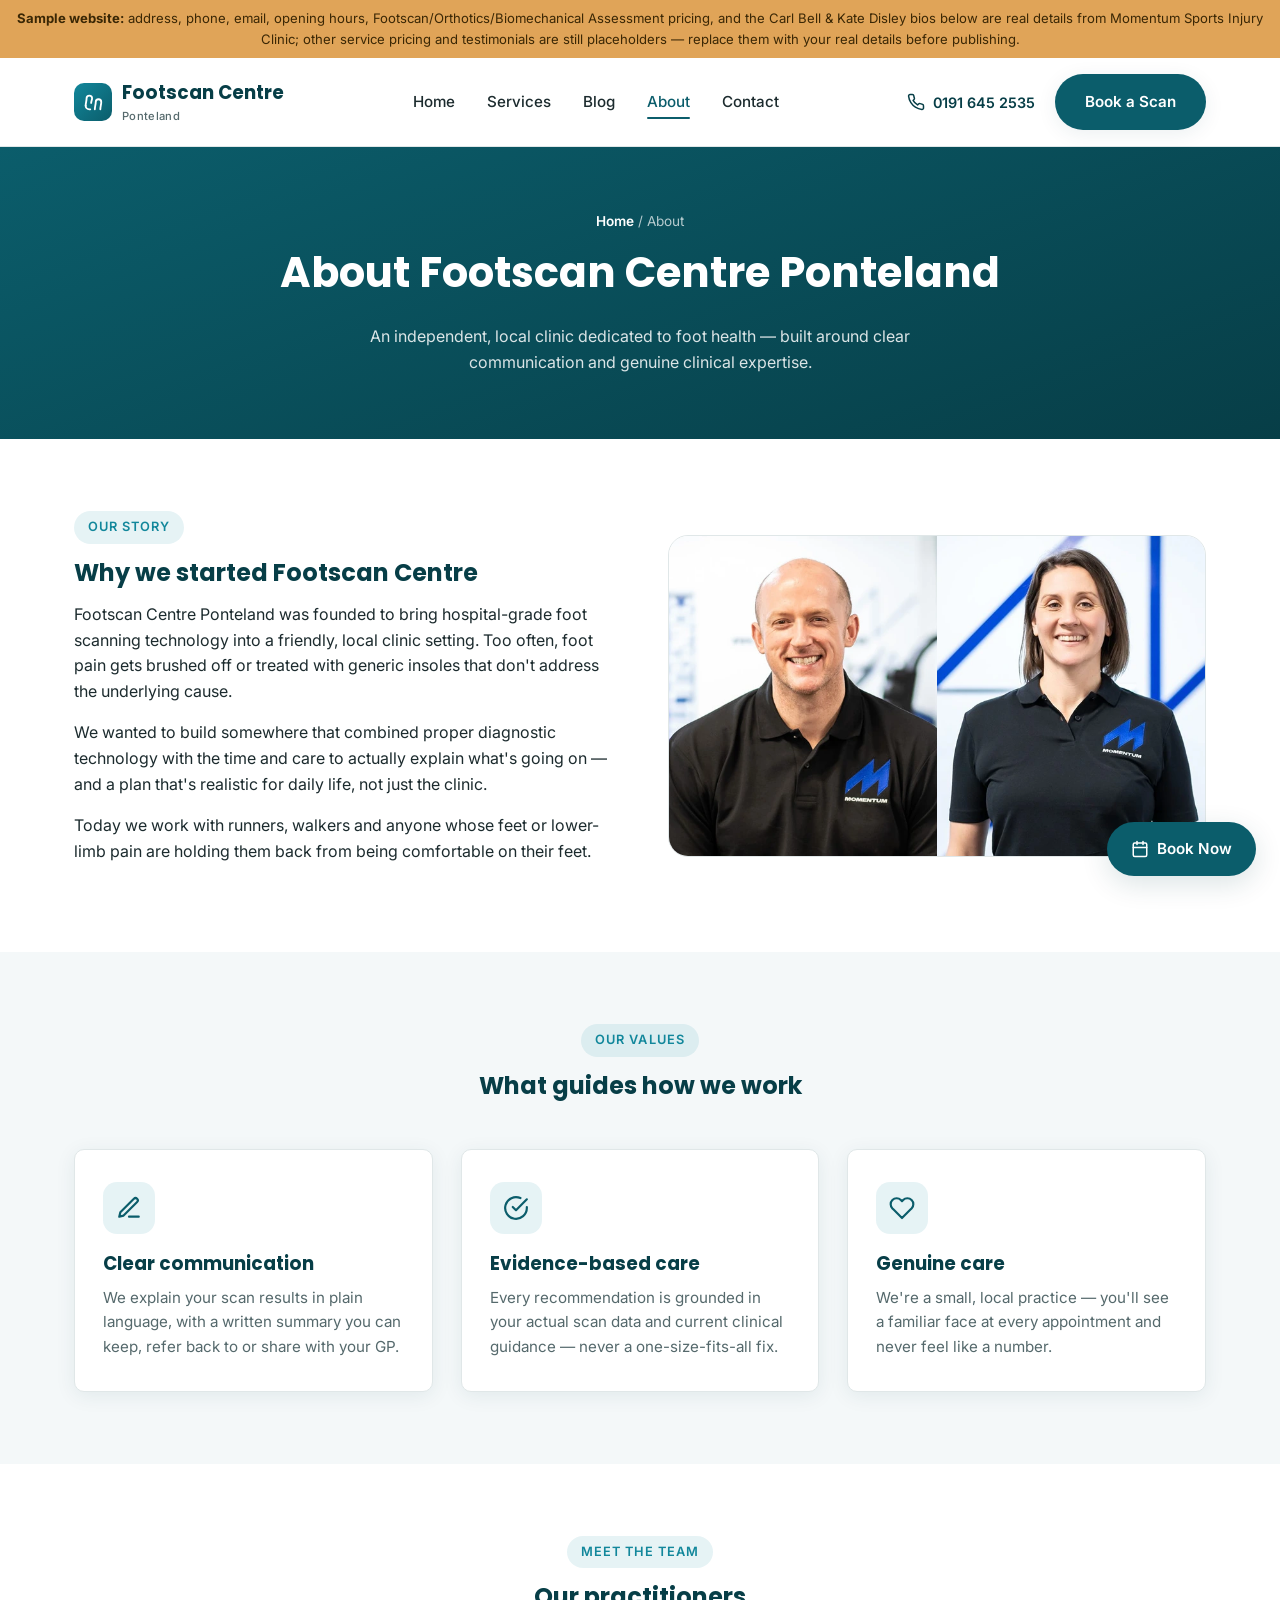
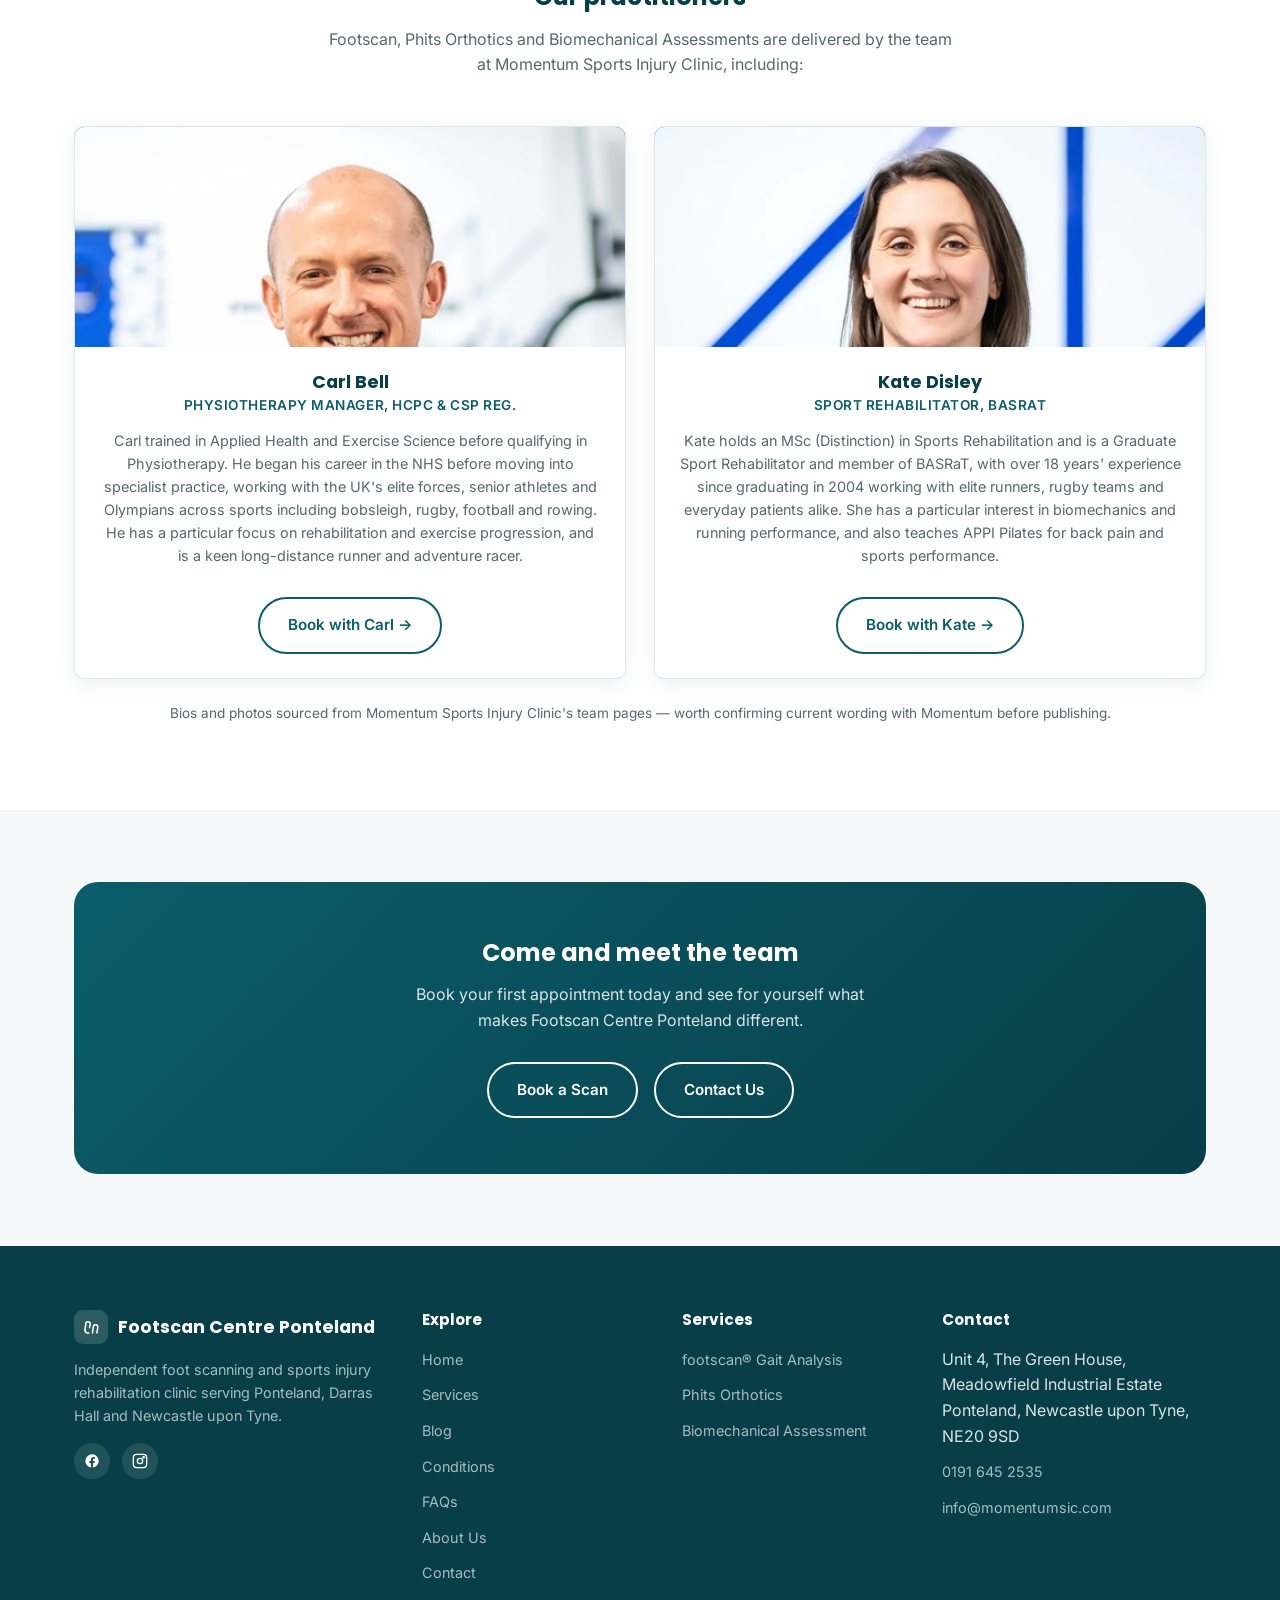
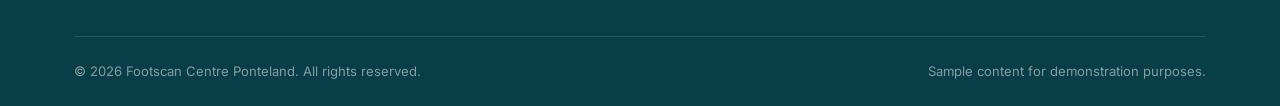
==== commit ca8ce5e2: "Replace about.html "Our story" placeholder illustration with real photos The section still used an a" ====
--- a/about.html
+++ b/about.html
@@ -146,12 +146,9 @@
           <p>We wanted to build somewhere that combined proper diagnostic technology with the time and care to actually explain what's going on — and a plan that's realistic for daily life, not just the clinic.</p>
           <p>Today we work with runners, walkers and anyone whose feet or lower-limb pain are holding them back from being comfortable on their feet.</p>
         </div>
-        <div class="split-media">
-          <svg viewBox="0 0 240 200" fill="none" xmlns="http://www.w3.org/2000/svg">
-            <rect x="30" y="40" width="180" height="120" rx="12" stroke="#0b5d6b" stroke-width="2"/>
-            <circle cx="90" cy="100" r="24" stroke="#e0a458" stroke-width="2"/>
-            <circle cx="150" cy="100" r="24" stroke="#12879b" stroke-width="2"/>
-          </svg>
+        <div class="split-media split-media-photo split-media-duo">
+          <img src="images/carl-bell.png" alt="Carl Bell, Physiotherapy Manager at Footscan Centre Ponteland" loading="lazy">
+          <img src="images/kate-disley.png" alt="Kate Disley, Sport Rehabilitator at Footscan Centre Ponteland" loading="lazy">
         </div>
       </div>
     </div>
--- a/css/style.css
+++ b/css/style.css
@@ -519,6 +519,15 @@
   display: block;
 }
 
+.split-media-duo {
+  display: grid;
+  grid-template-columns: 1fr 1fr;
+}
+
+.split-media-duo img {
+  min-height: 320px;
+}
+
 .check-list {
   list-style: none;
   margin: 0;
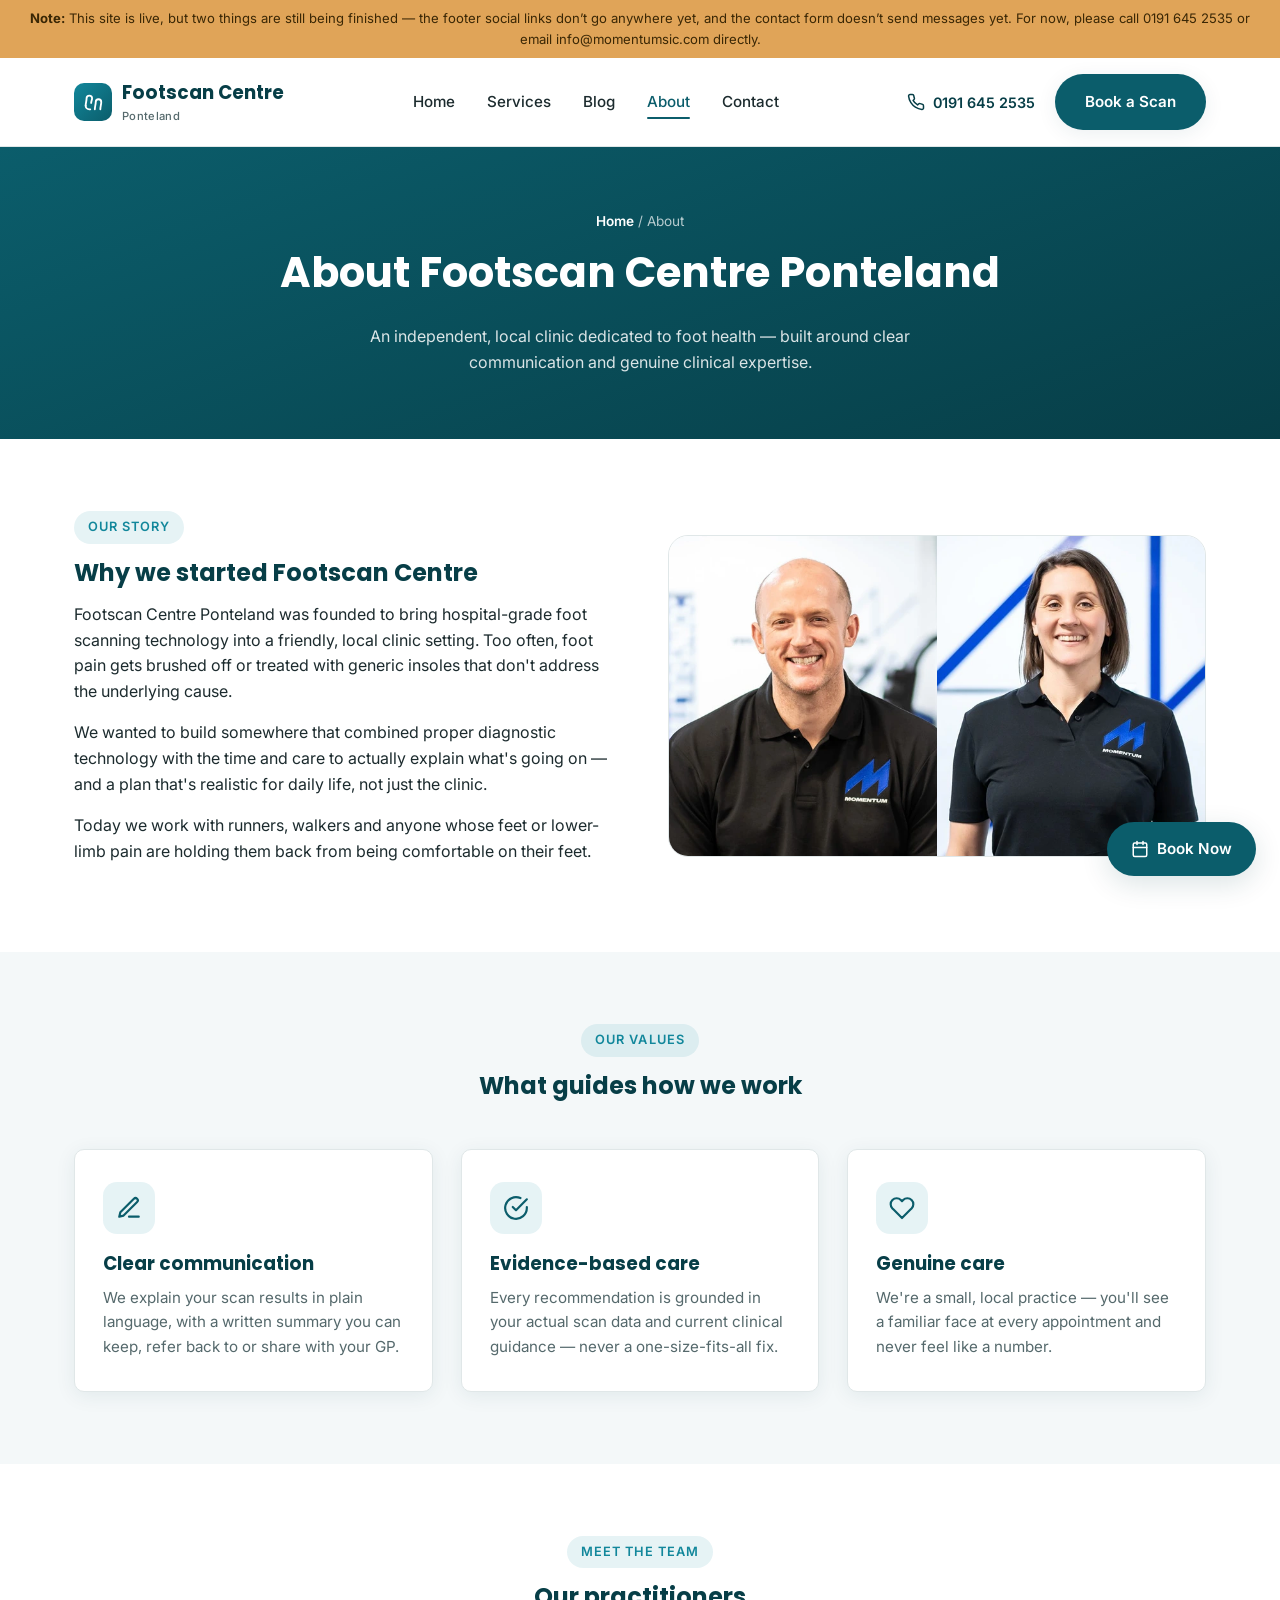
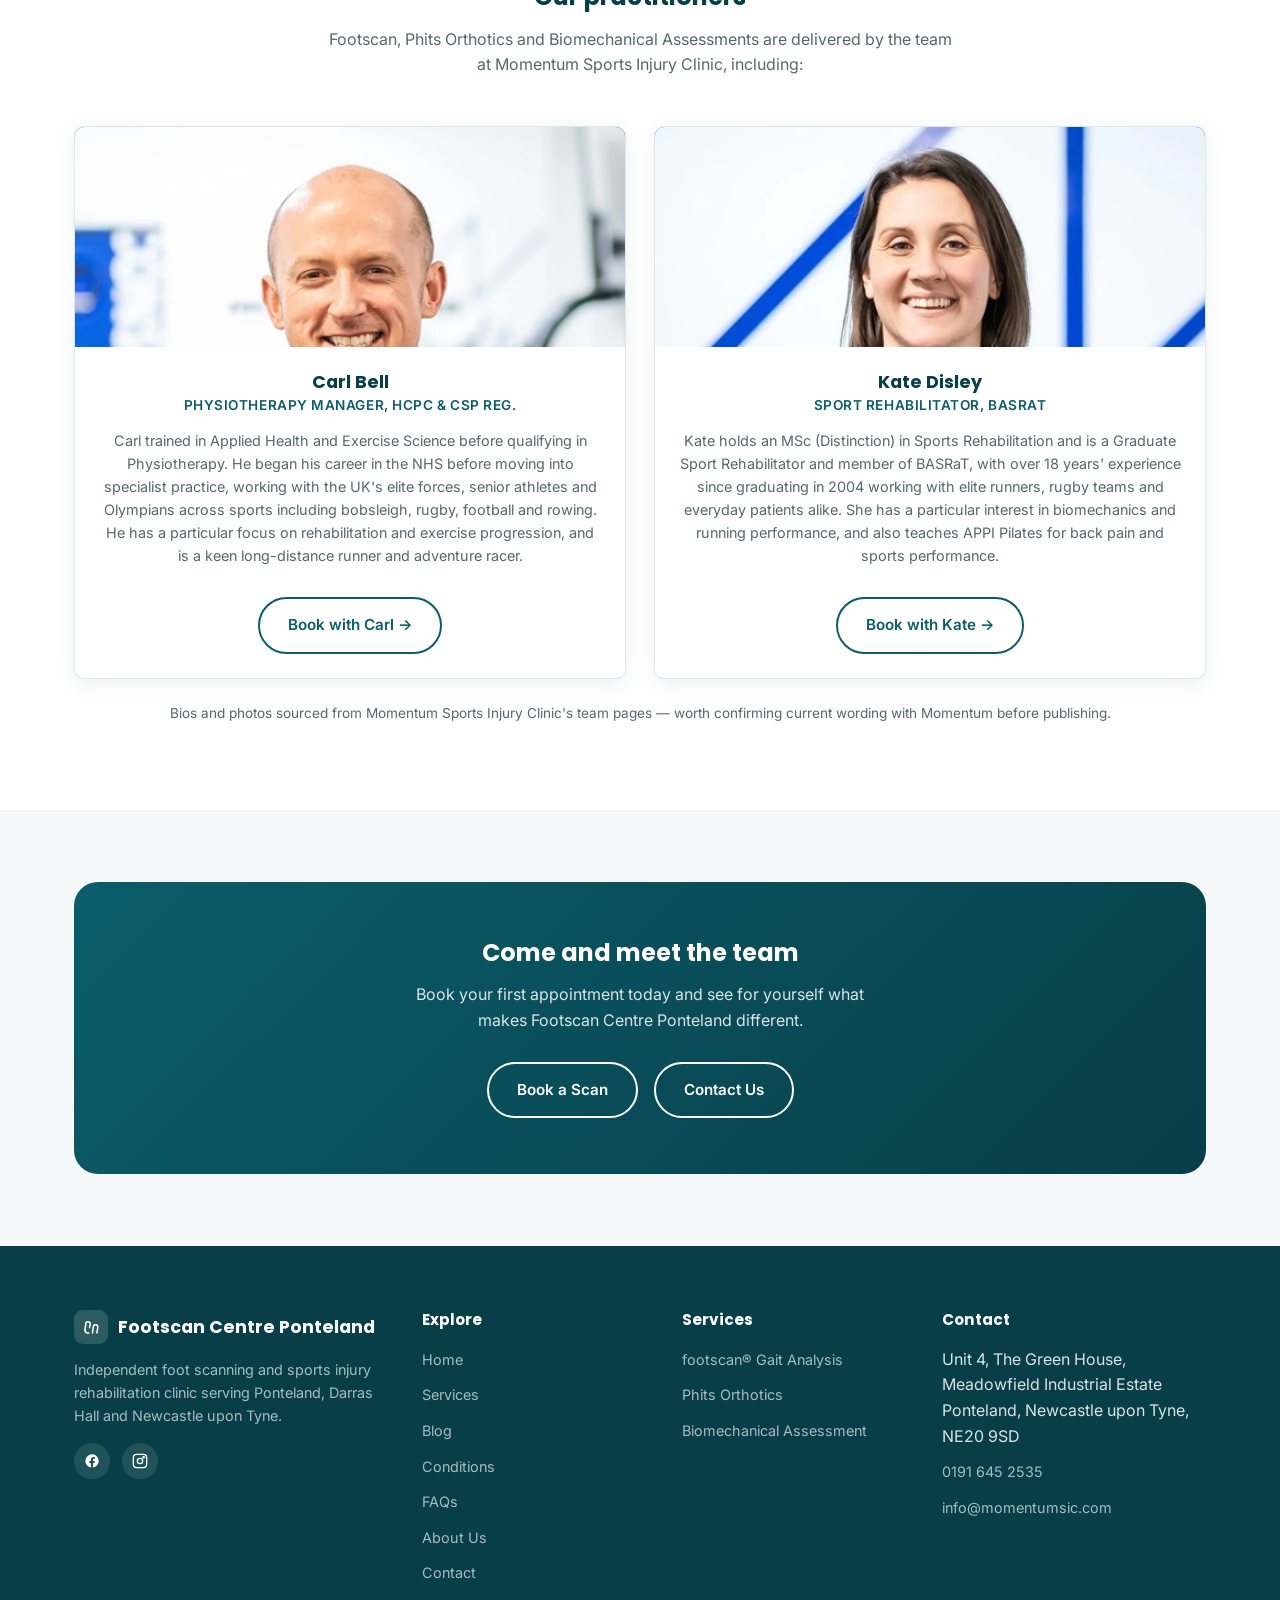
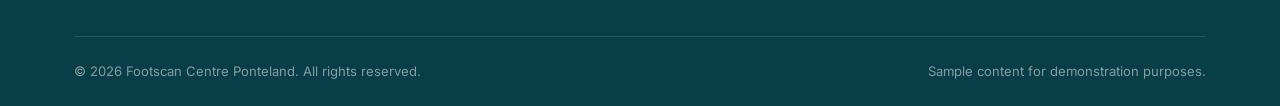
==== commit f396ad0c: "Prepare site for launch: remove fake testimonials, update status banner Ahead of going live on GitHu" ====
--- a/about.html
+++ b/about.html
@@ -95,7 +95,7 @@
 <body>
 
 <div class="demo-banner">
-  <strong>Sample website:</strong> address, phone, email, opening hours, Footscan/Orthotics/Biomechanical Assessment pricing, and the Carl Bell &amp; Kate Disley bios below are real details from Momentum Sports Injury Clinic; other service pricing and testimonials are still placeholders — replace them with your real details before publishing.
+  <strong>Note:</strong> This site is live, but two things are still being finished — the footer social links don’t go anywhere yet, and the contact form doesn’t send messages yet. For now, please call <a href="tel:01916452535">0191 645 2535</a> or email <a href="mailto:info@momentumsic.com">info@momentumsic.com</a> directly.
 </div>
 
 <header class="site-header">
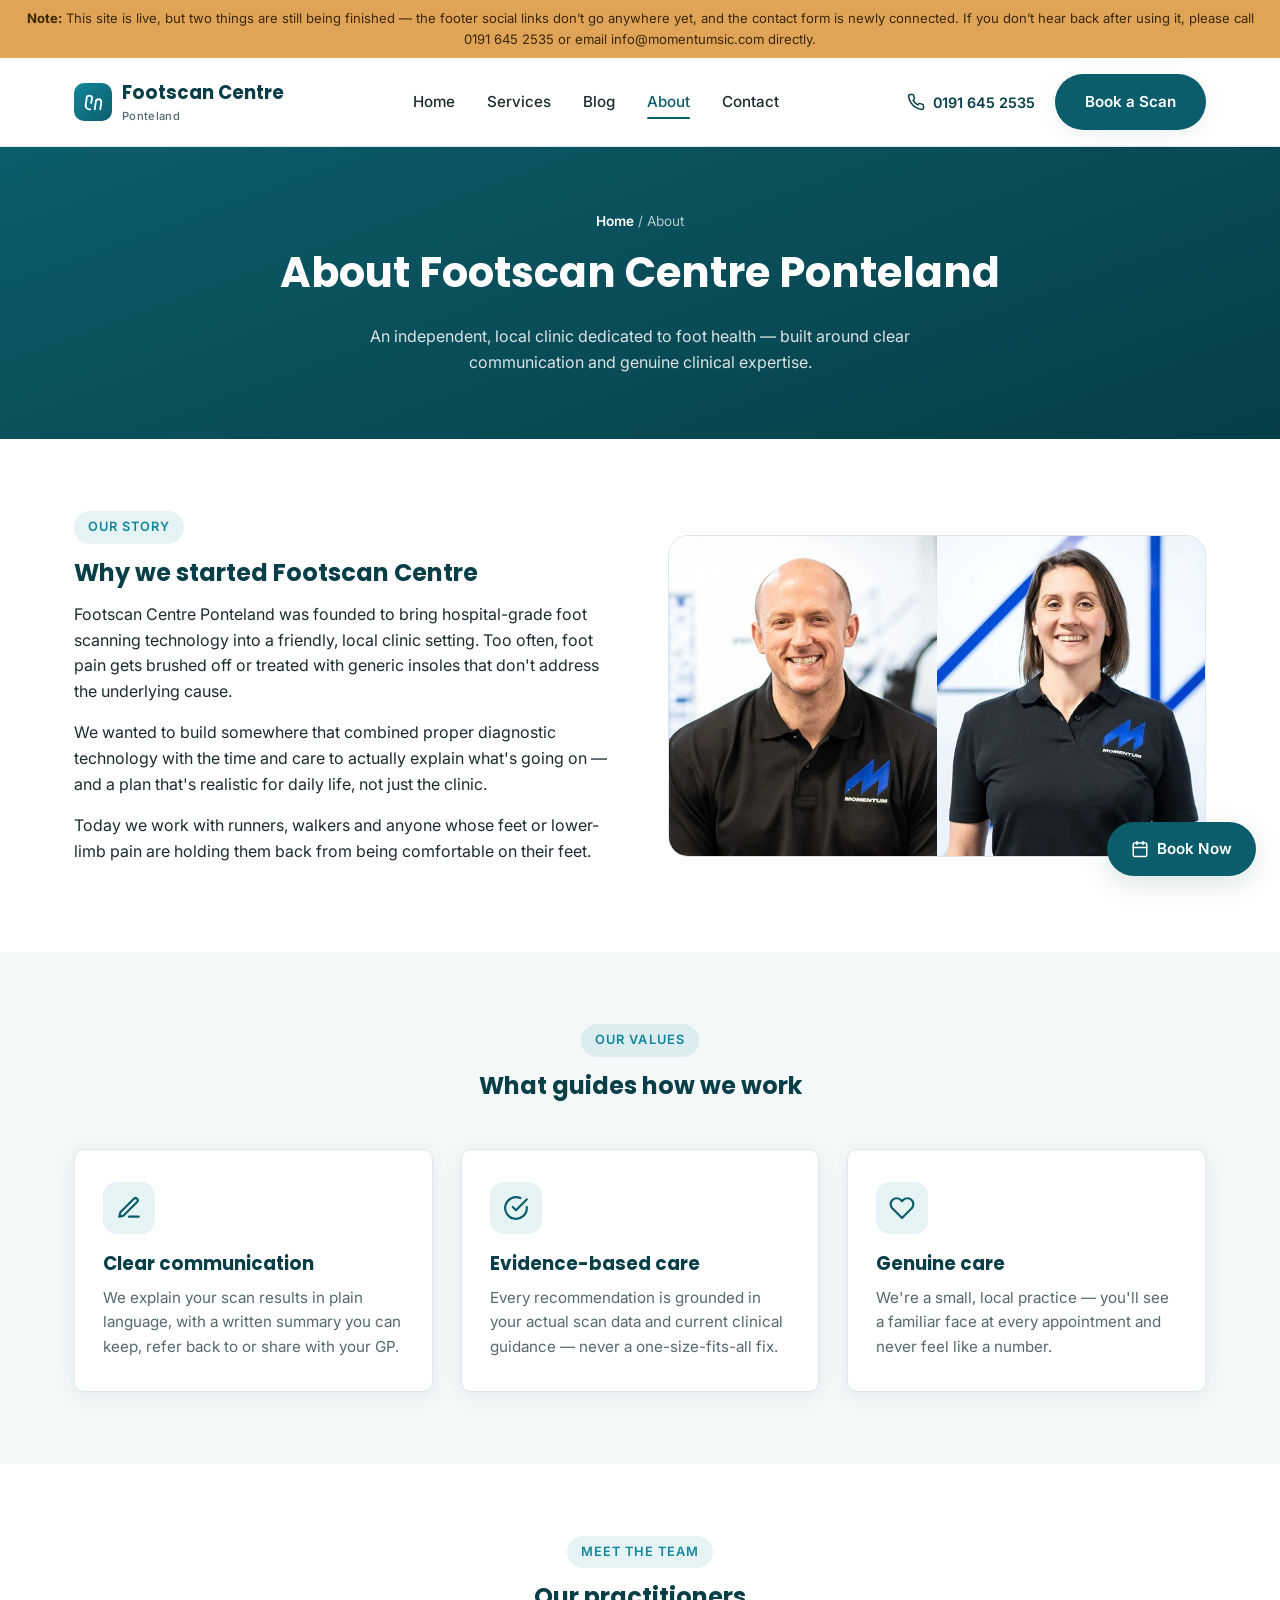
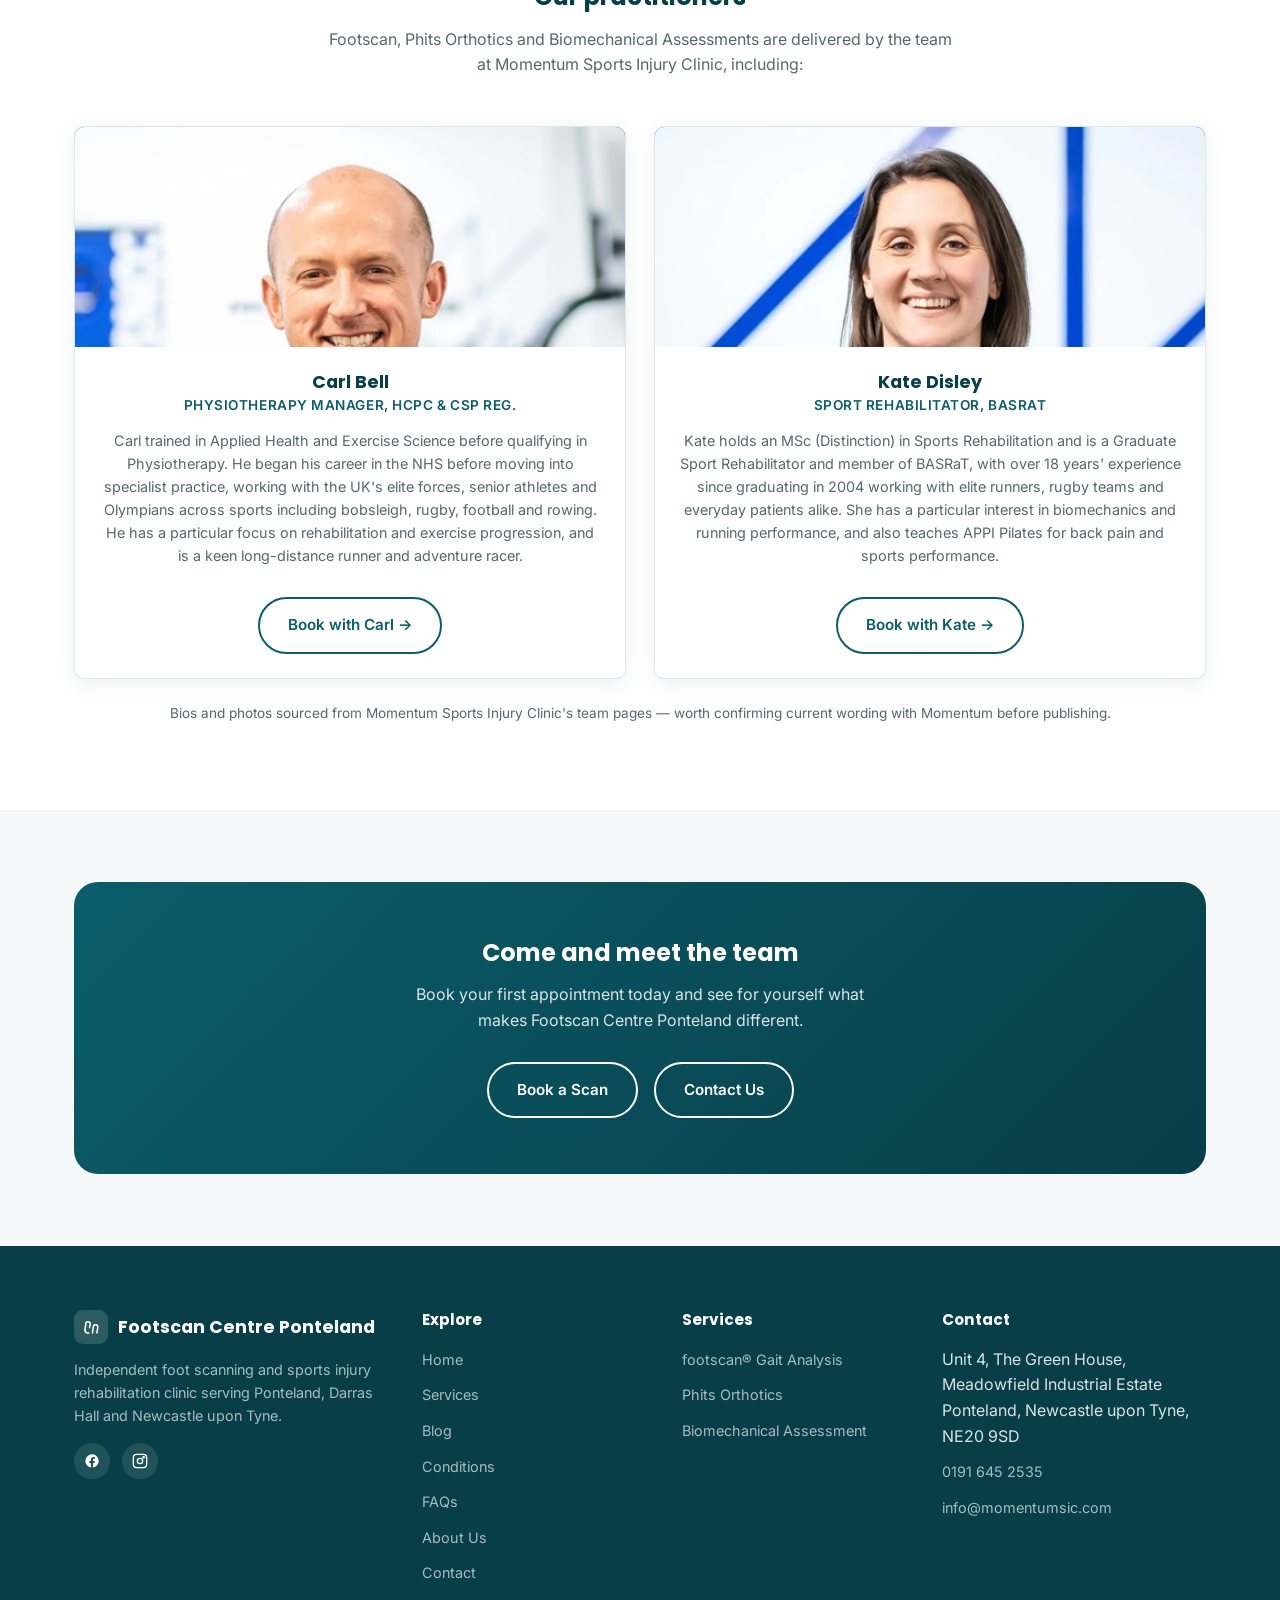
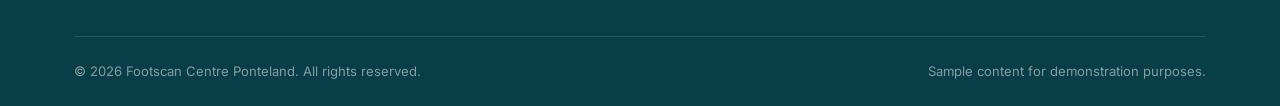
==== commit 87fd7437: "Wire the contact form to actually send enquiries Connect contact.html's general enquiry form to Form" ====
--- a/about.html
+++ b/about.html
@@ -95,7 +95,7 @@
 <body>
 
 <div class="demo-banner">
-  <strong>Note:</strong> This site is live, but two things are still being finished — the footer social links don’t go anywhere yet, and the contact form doesn’t send messages yet. For now, please call <a href="tel:01916452535">0191 645 2535</a> or email <a href="mailto:info@momentumsic.com">info@momentumsic.com</a> directly.
+  <strong>Note:</strong> This site is live, but two things are still being finished — the footer social links don’t go anywhere yet, and the contact form is newly connected. If you don’t hear back after using it, please call <a href="tel:01916452535">0191 645 2535</a> or email <a href="mailto:info@momentumsic.com">info@momentumsic.com</a> directly.
 </div>
 
 <header class="site-header">
--- a/css/style.css
+++ b/css/style.css
@@ -912,6 +912,26 @@
   display: block;
 }
 
+.form-error-general {
+  display: none;
+  background: rgba(192, 57, 43, 0.08);
+  border: 1px solid #c0392b;
+  color: #c0392b;
+  padding: 16px 18px;
+  border-radius: 8px;
+  margin-bottom: 20px;
+  font-size: 0.92rem;
+}
+
+.form-error-general.visible {
+  display: block;
+}
+
+.form-error-general a {
+  color: inherit;
+  text-decoration: underline;
+}
+
 /* ---- Blog ---- */
 .blog-card {
   background: #fff;
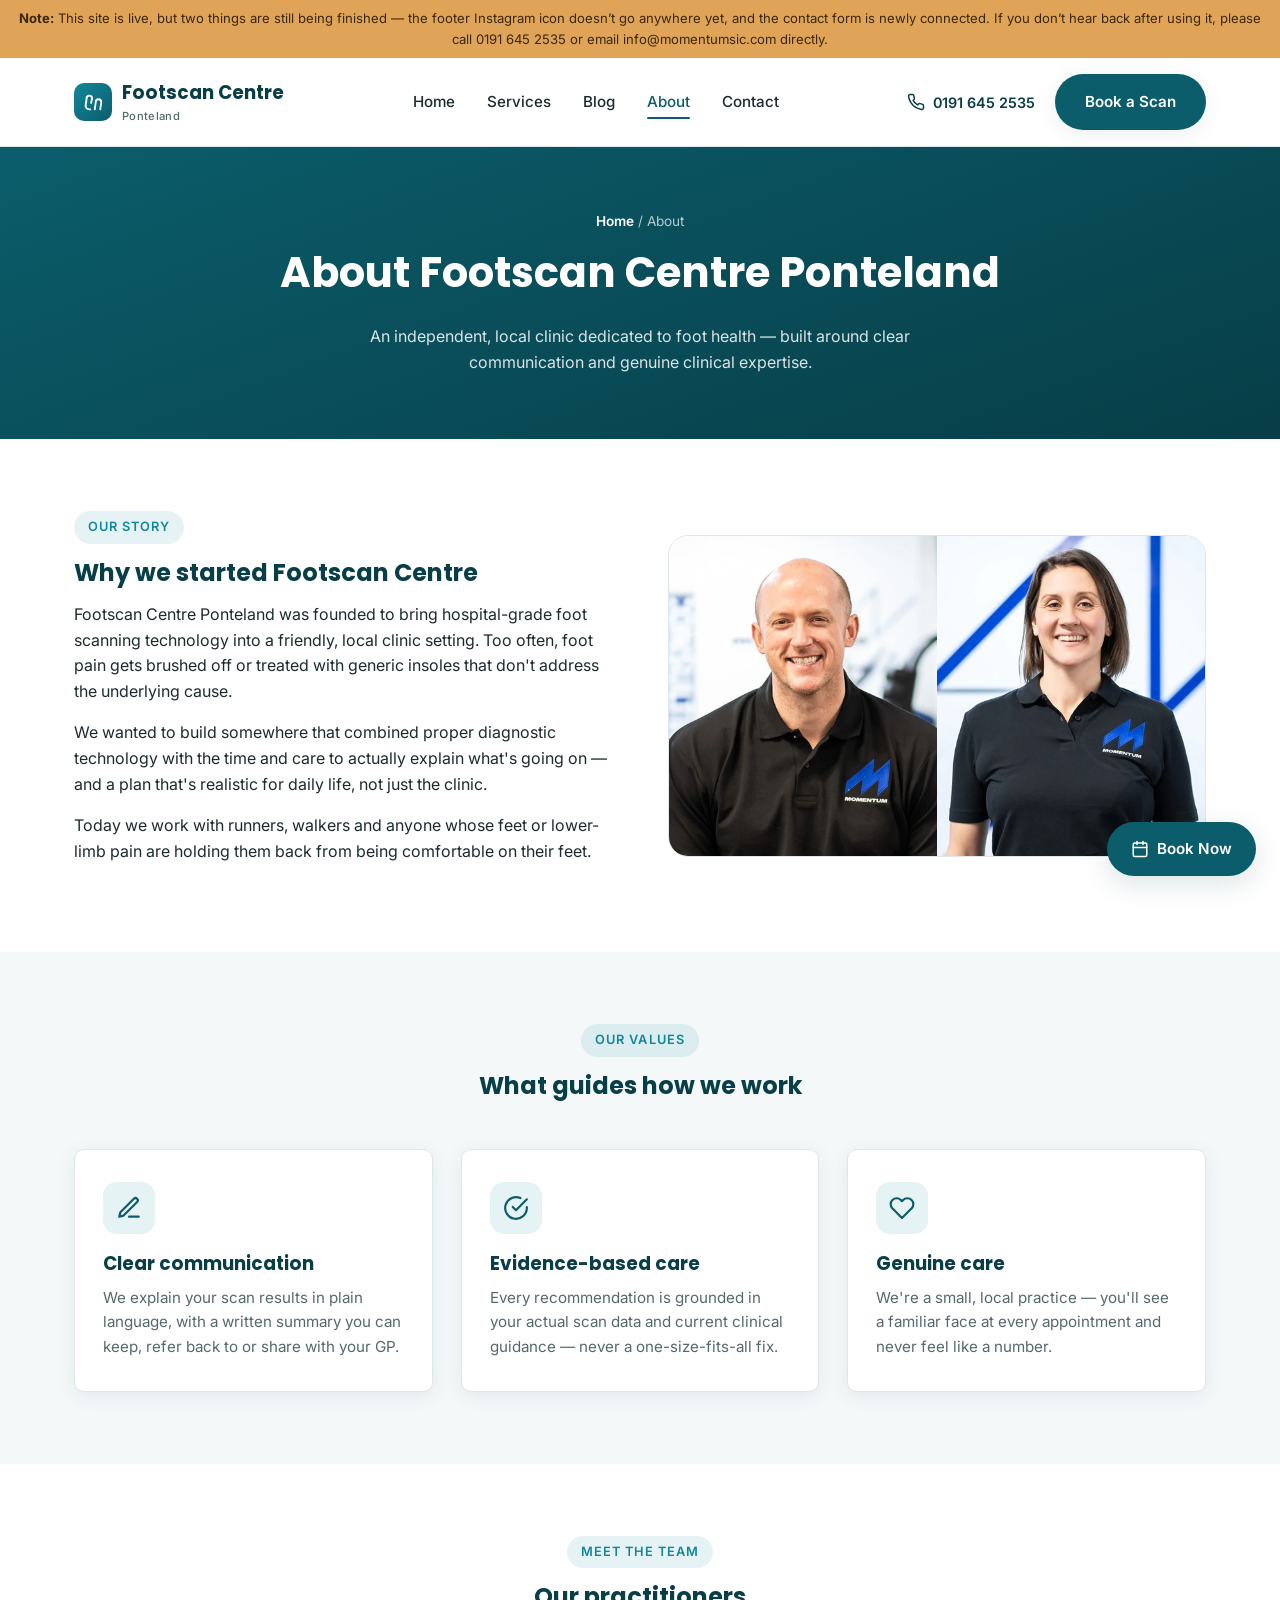
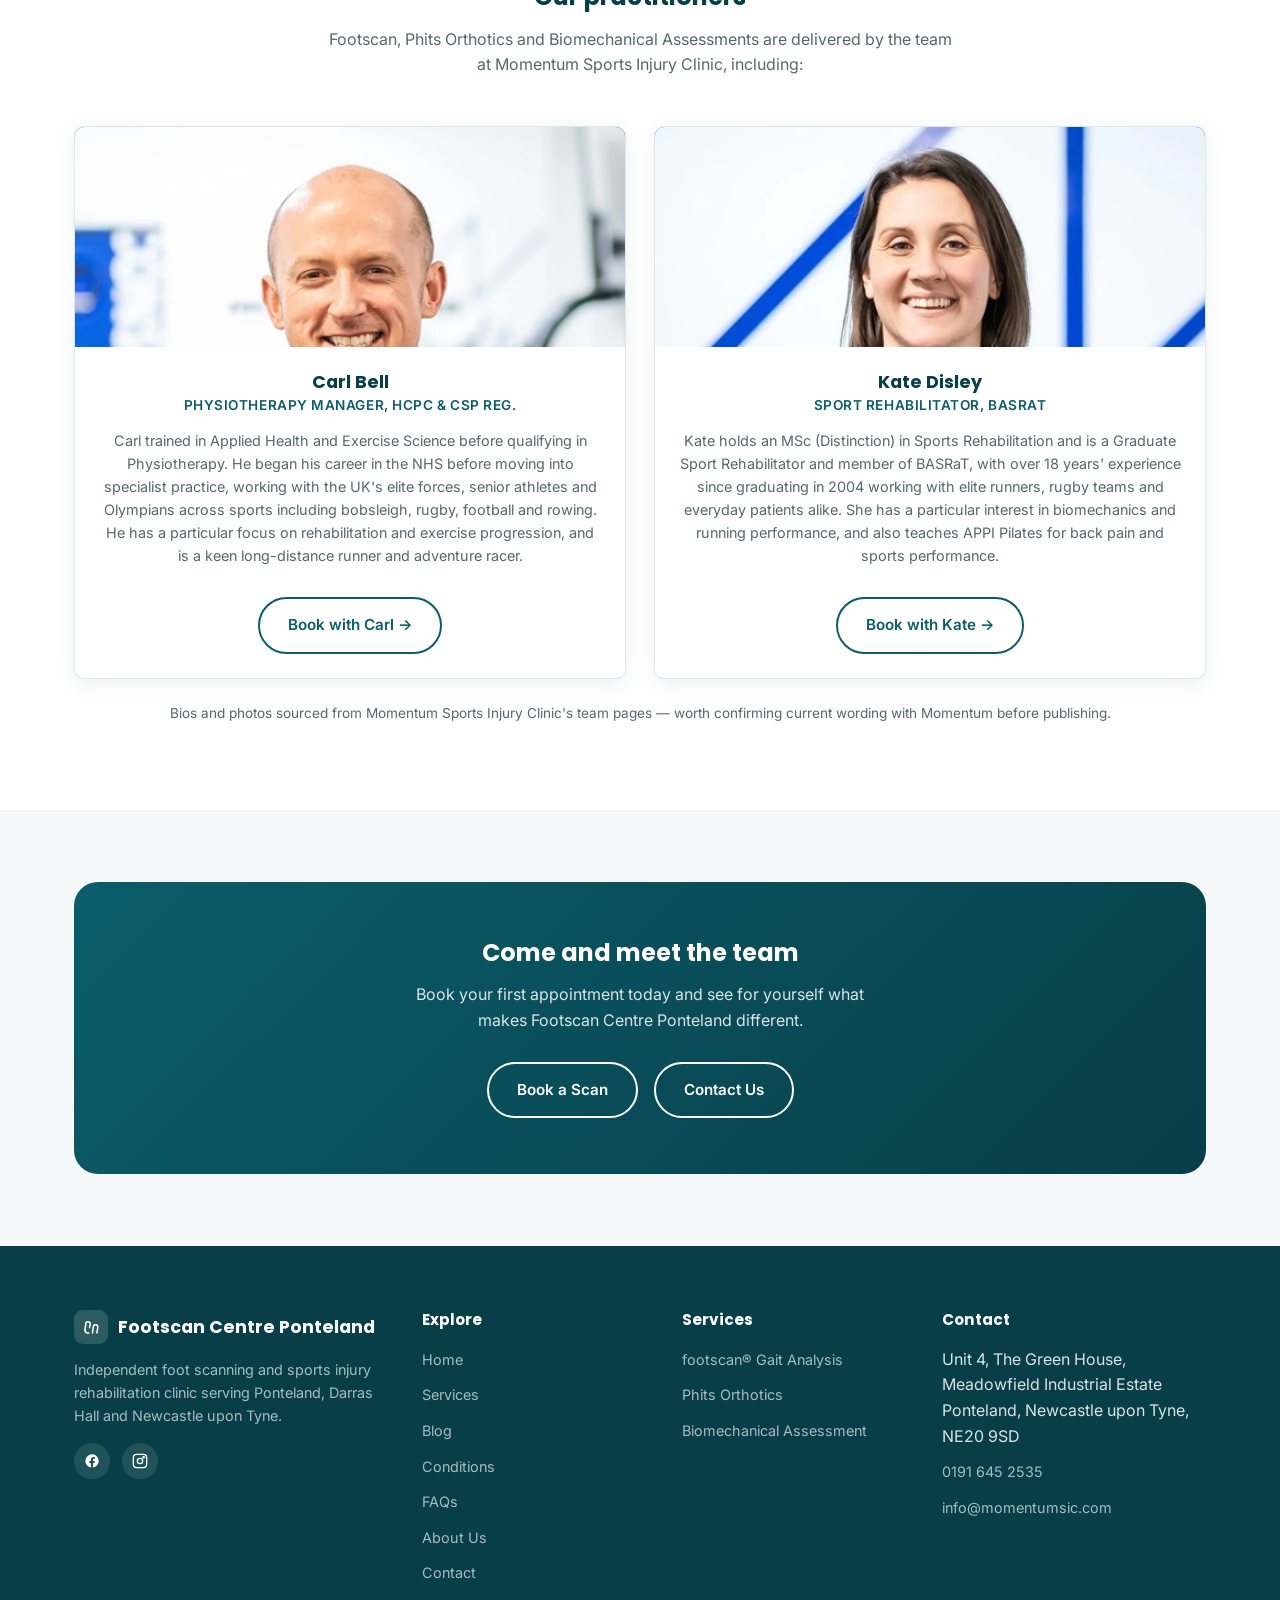
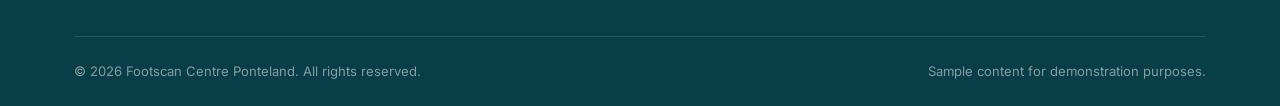
==== commit badb4064: "Wire the real Facebook link into the footer Replace the placeholder # Facebook icon with the clinic'" ====
--- a/about.html
+++ b/about.html
@@ -95,7 +95,7 @@
 <body>
 
 <div class="demo-banner">
-  <strong>Note:</strong> This site is live, but two things are still being finished — the footer social links don’t go anywhere yet, and the contact form is newly connected. If you don’t hear back after using it, please call <a href="tel:01916452535">0191 645 2535</a> or email <a href="mailto:info@momentumsic.com">info@momentumsic.com</a> directly.
+  <strong>Note:</strong> This site is live, but two things are still being finished — the footer Instagram icon doesn’t go anywhere yet, and the contact form is newly connected. If you don’t hear back after using it, please call <a href="tel:01916452535">0191 645 2535</a> or email <a href="mailto:info@momentumsic.com">info@momentumsic.com</a> directly.
 </div>
 
 <header class="site-header">
@@ -248,7 +248,7 @@
         </a>
         <p>Independent foot scanning and sports injury rehabilitation clinic serving Ponteland, Darras Hall and Newcastle upon Tyne.</p>
         <div class="footer-social">
-          <a href="#" aria-label="Facebook"><svg viewBox="0 0 24 24" fill="white"><path d="M22 12a10 10 0 1 0-11.6 9.9v-7H7.9V12h2.5V9.8c0-2.5 1.5-3.9 3.8-3.9 1.1 0 2.2.2 2.2.2v2.4h-1.3c-1.2 0-1.6.8-1.6 1.6V12h2.8l-.4 2.9h-2.4v7A10 10 0 0 0 22 12z"/></svg></a>
+          <a href="https://www.facebook.com/share/1DdbLqZMXb/?mibextid=wwXIfr" target="_blank" rel="noopener" aria-label="Facebook"><svg viewBox="0 0 24 24" fill="white"><path d="M22 12a10 10 0 1 0-11.6 9.9v-7H7.9V12h2.5V9.8c0-2.5 1.5-3.9 3.8-3.9 1.1 0 2.2.2 2.2.2v2.4h-1.3c-1.2 0-1.6.8-1.6 1.6V12h2.8l-.4 2.9h-2.4v7A10 10 0 0 0 22 12z"/></svg></a>
           <a href="#" aria-label="Instagram"><svg viewBox="0 0 24 24" fill="none" stroke="white" stroke-width="2"><rect x="2" y="2" width="20" height="20" rx="5"/><circle cx="12" cy="12" r="4"/><circle cx="17.5" cy="6.5" r="1"/></svg></a>
         </div>
       </div>
